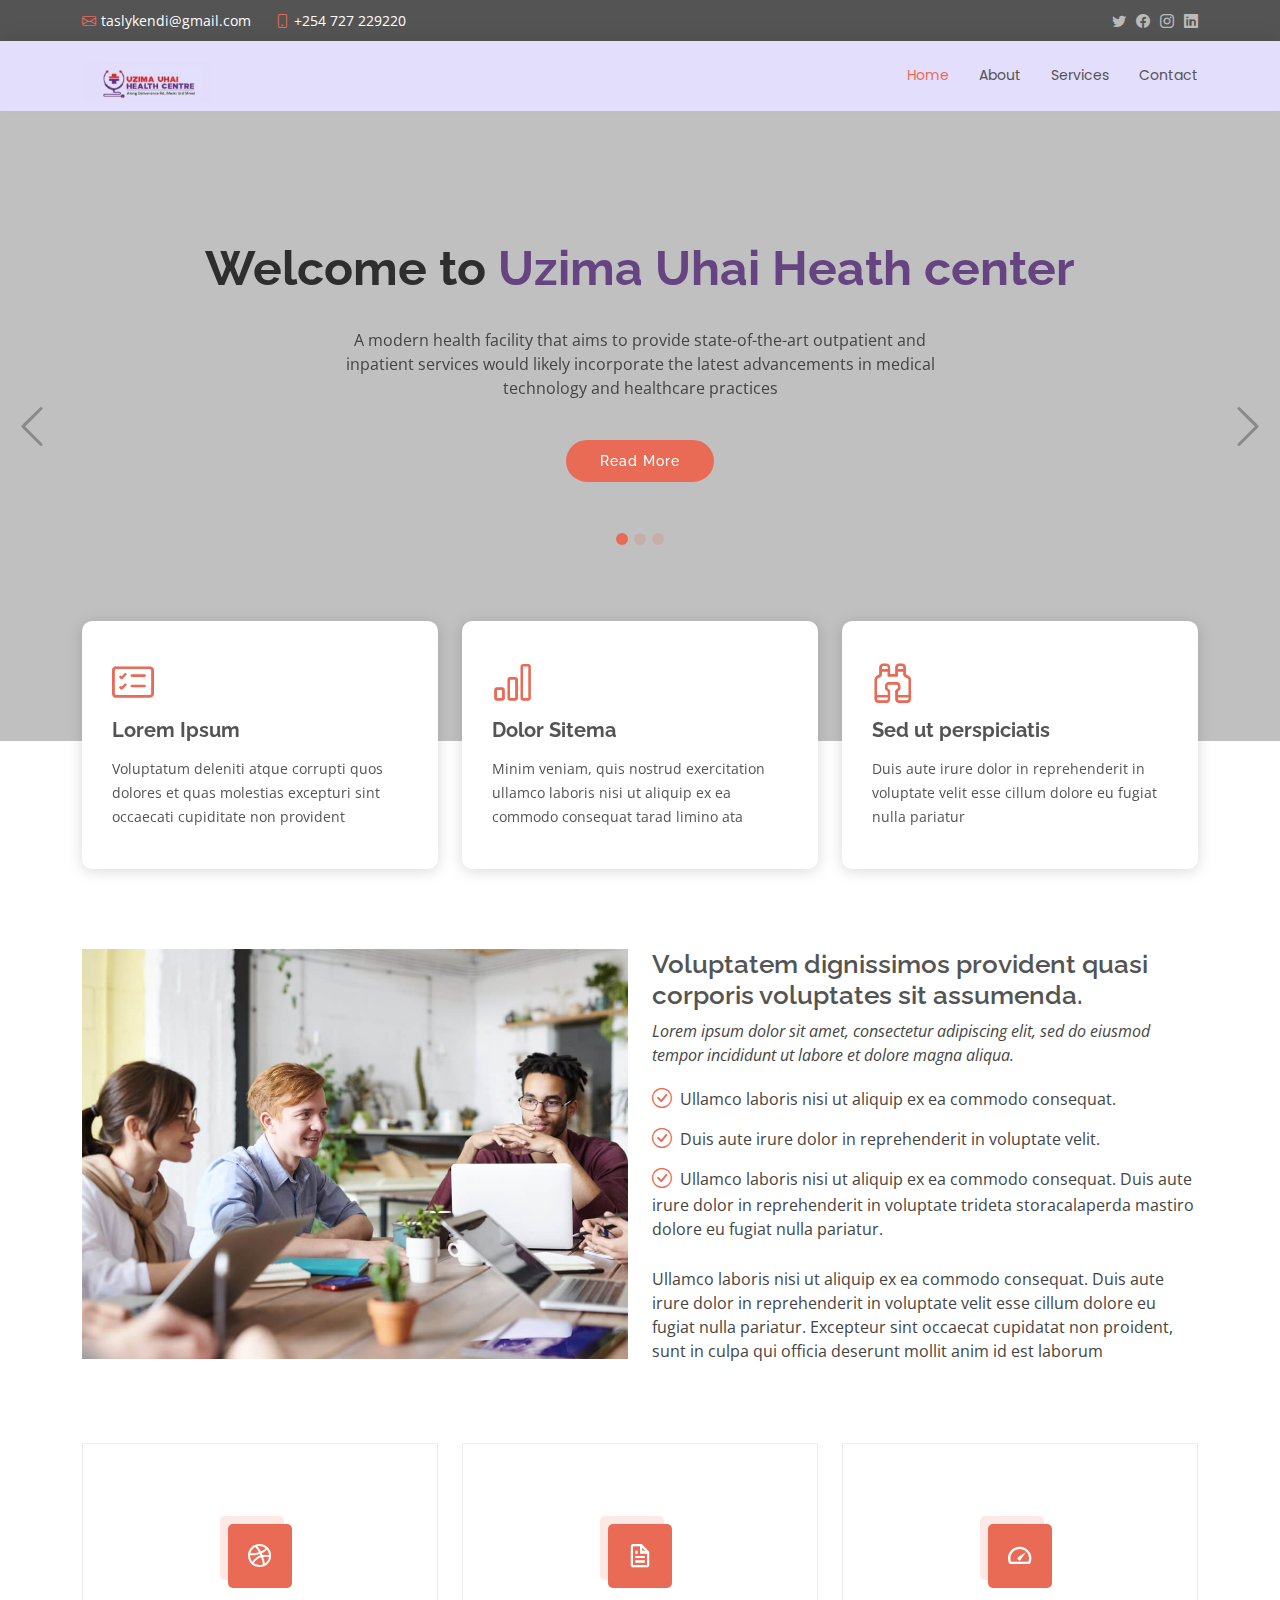
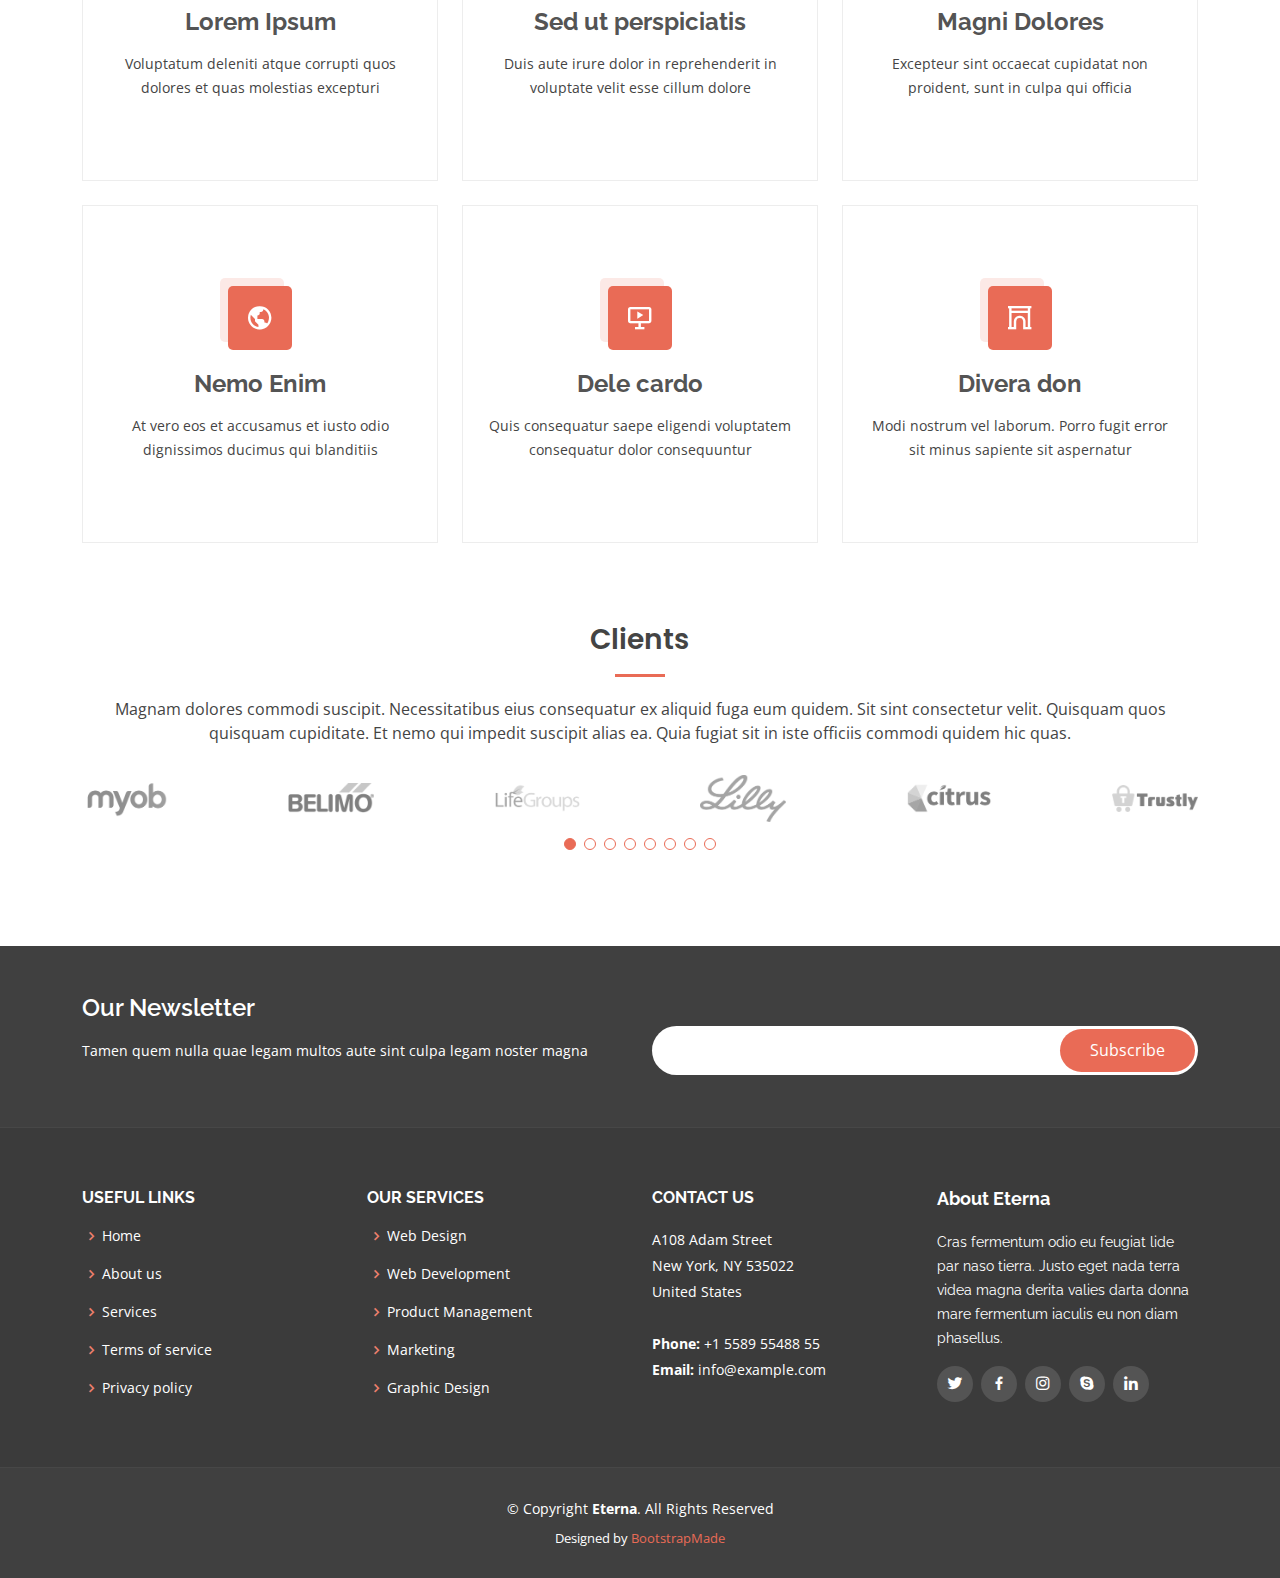
==== index.html @ c2552d01 "intial commit" ====
<!DOCTYPE html>
<html lang="en">

<head>
  <meta charset="utf-8">
  <meta content="width=device-width, initial-scale=1.0" name="viewport">

  <title> Home - Uzima Uhai Heath center</title>
  <meta content="" name="description">
  <meta content="" name="keywords">

  <!-- Favicons -->
  <link href="assets/img/favicon.png" rel="icon">
  <link href="assets/img/apple-touch-icon.png" rel="apple-touch-icon">

  <!-- Google Fonts -->
  <link href="https://fonts.googleapis.com/css?family=Open+Sans:300,300i,400,400i,600,600i,700,700i|Raleway:300,300i,400,400i,500,500i,600,600i,700,700i|Poppins:300,300i,400,400i,500,500i,600,600i,700,700i" rel="stylesheet">

  <!-- Vendor CSS Files -->
  <link href="assets/vendor/animate.css/animate.min.css" rel="stylesheet">
  <link href="assets/vendor/bootstrap/css/bootstrap.min.css" rel="stylesheet">
  <link href="assets/vendor/bootstrap-icons/bootstrap-icons.css" rel="stylesheet">
  <link href="assets/vendor/boxicons/css/boxicons.min.css" rel="stylesheet">
  <link href="assets/vendor/glightbox/css/glightbox.min.css" rel="stylesheet">
  <link href="assets/vendor/swiper/swiper-bundle.min.css" rel="stylesheet">

  <!-- Template Main CSS File -->
  <link href="assets/css/style.css" rel="stylesheet">

</head>

<body>

  <!-- ======= Top Bar ======= -->
  <section id="topbar" class="d-flex align-items-center">
    <div class="container d-flex justify-content-center justify-content-md-between">
      <div class="contact-info d-flex align-items-center">
        <i class="bi bi-envelope d-flex align-items-center"><a href="mailto:contact@example.com">taslykendi@gmail.com</a></i>
        <i class="bi bi-phone d-flex align-items-center ms-4"><span>+254 727 229220</span></i>
      </div>
      <div class="social-links d-none d-md-flex align-items-center">
        <a href="#" class="twitter"><i class="bi bi-twitter"></i></a>
        <a href="#" class="facebook"><i class="bi bi-facebook"></i></a>
        <a href="#" class="instagram"><i class="bi bi-instagram"></i></a>
        <a href="#" class="linkedin"><i class="bi bi-linkedin"></i></a>
      </div>
    </div>
  </section>

  <!-- ======= Header ======= -->
  <header id="header" class="d-flex align-items-center">
    <div class="container d-flex justify-content-between align-items-center">

      <div class="logo">
        <h1><a href="index.html"></a></h1>
        <!-- Uncomment below if you prefer to use an image logo -->
        <a href="index.html"><img src="assets/img/logo.jpeg" alt="" class="img-fluid"></a>
      </div>

      <nav id="navbar" class="navbar">
        <ul>
          <li><a class="active" href="index.html">Home</a></li>
          <li><a href="about.html">About</a></li>
          <li><a href="services.html">Services</a></li>
          <li><a href="contact.html">Contact</a></li>
        </ul>
        <i class="bi bi-list mobile-nav-toggle"></i>
      </nav><!-- .navbar -->

    </div>
  </header><!-- End Header -->

  <!-- ======= Hero Section ======= -->
  <section id="hero">
    <div class="hero-container">
      <div id="heroCarousel" data-bs-interval="5000" class="carousel slide carousel-fade" data-bs-ride="carousel">

        <ol class="carousel-indicators" id="hero-carousel-indicators"></ol>

        <div class="carousel-inner" role="listbox">

          <!-- Slide 1 -->
          <div class="carousel-item active" style="background-image: url(assets/img/slide/nurse.jpg)">
            <div class="carousel-container">
              <div class="carousel-content">
                <h2 class="animate__animated animate__fadeInDown">Welcome to <span>Uzima Uhai Heath center</span></h2>
                <p class="animate__animated animate__fadeInUp">A modern health facility that aims to provide state-of-the-art outpatient and inpatient services would likely incorporate the latest advancements in medical technology and healthcare practices</p>
                <a href="" class="btn-get-started animate__animated animate__fadeInUp">Read More</a>
              </div>
            </div>
          </div>

          <!-- Slide 2 -->
          <div class="carousel-item" style="background-image: url(assets/img/slide/slide-2.jpg)">
            <div class="carousel-container">
              <div class="carousel-content">
                <h2 class="animate__animated fanimate__adeInDown">Lorem <span>Ipsum Dolor</span></h2>
                <p class="animate__animated animate__fadeInUp">Ut velit est quam dolor ad a aliquid qui aliquid. Sequi ea ut et est quaerat sequi nihil ut aliquam. Occaecati alias dolorem mollitia ut. Similique ea voluptatem. Esse doloremque accusamus repellendus deleniti vel. Minus et tempore modi architecto.</p>
                <a href="" class="btn-get-started animate__animated animate__fadeInUp">Read More</a>
              </div>
            </div>
          </div>

          <!-- Slide 3 -->
          <div class="carousel-item" style="background-image: url(assets/img/slide/slide-3.jpg)">
            <div class="carousel-container">
              <div class="carousel-content">
                <h2 class="animate__animated animate__fadeInDown">Sequi ea <span>Dime Lara</span></h2>
                <p class="animate__animated animate__fadeInUp">Ut velit est quam dolor ad a aliquid qui aliquid. Sequi ea ut et est quaerat sequi nihil ut aliquam. Occaecati alias dolorem mollitia ut. Similique ea voluptatem. Esse doloremque accusamus repellendus deleniti vel. Minus et tempore modi architecto.</p>
                <a href="" class="btn-get-started animate__animated animate__fadeInUp">Read More</a>
              </div>
            </div>
          </div>

        </div>

        <a class="carousel-control-prev" href="#heroCarousel" role="button" data-bs-slide="prev">
          <span class="carousel-control-prev-icon bi bi-chevron-left" aria-hidden="true"></span>
        </a>

        <a class="carousel-control-next" href="#heroCarousel" role="button" data-bs-slide="next">
          <span class="carousel-control-next-icon bi bi-chevron-right" aria-hidden="true"></span>
        </a>

      </div>
    </div>
  </section><!-- End Hero -->

  <main id="main">

    <!-- ======= Featured Section ======= -->
    <section id="featured" class="featured">
      <div class="container">

        <div class="row">
          <div class="col-lg-4">
            <div class="icon-box">
              <i class="bi bi-card-checklist"></i>
              <h3><a href="">Lorem Ipsum</a></h3>
              <p>Voluptatum deleniti atque corrupti quos dolores et quas molestias excepturi sint occaecati cupiditate non provident</p>
            </div>
          </div>
          <div class="col-lg-4 mt-4 mt-lg-0">
            <div class="icon-box">
              <i class="bi bi-bar-chart"></i>
              <h3><a href="">Dolor Sitema</a></h3>
              <p>Minim veniam, quis nostrud exercitation ullamco laboris nisi ut aliquip ex ea commodo consequat tarad limino ata</p>
            </div>
          </div>
          <div class="col-lg-4 mt-4 mt-lg-0">
            <div class="icon-box">
              <i class="bi bi-binoculars"></i>
              <h3><a href="">Sed ut perspiciatis</a></h3>
              <p>Duis aute irure dolor in reprehenderit in voluptate velit esse cillum dolore eu fugiat nulla pariatur</p>
            </div>
          </div>
        </div>

      </div>
    </section><!-- End Featured Section -->

    <!-- ======= About Section ======= -->
    <section id="about" class="about">
      <div class="container">

        <div class="row">
          <div class="col-lg-6">
            <img src="assets/img/about.jpg" class="img-fluid" alt="">
          </div>
          <div class="col-lg-6 pt-4 pt-lg-0 content">
            <h3>Voluptatem dignissimos provident quasi corporis voluptates sit assumenda.</h3>
            <p class="fst-italic">
              Lorem ipsum dolor sit amet, consectetur adipiscing elit, sed do eiusmod tempor incididunt ut labore et dolore
              magna aliqua.
            </p>
            <ul>
              <li><i class="bi bi-check-circle"></i> Ullamco laboris nisi ut aliquip ex ea commodo consequat.</li>
              <li><i class="bi bi-check-circle"></i> Duis aute irure dolor in reprehenderit in voluptate velit.</li>
              <li><i class="bi bi-check-circle"></i> Ullamco laboris nisi ut aliquip ex ea commodo consequat. Duis aute irure dolor in reprehenderit in voluptate trideta storacalaperda mastiro dolore eu fugiat nulla pariatur.</li>
            </ul>
            <p>
              Ullamco laboris nisi ut aliquip ex ea commodo consequat. Duis aute irure dolor in reprehenderit in voluptate
              velit esse cillum dolore eu fugiat nulla pariatur. Excepteur sint occaecat cupidatat non proident, sunt in
              culpa qui officia deserunt mollit anim id est laborum
            </p>
          </div>
        </div>

      </div>
    </section><!-- End About Section -->

    <!-- ======= Services Section ======= -->
    <section id="services" class="services">
      <div class="container">

        <div class="row">
          <div class="col-lg-4 col-md-6 d-flex align-items-stretch">
            <div class="icon-box">
              <div class="icon"><i class="bx bxl-dribbble"></i></div>
              <h4><a href="">Lorem Ipsum</a></h4>
              <p>Voluptatum deleniti atque corrupti quos dolores et quas molestias excepturi</p>
            </div>
          </div>

          <div class="col-lg-4 col-md-6 d-flex align-items-stretch mt-4 mt-md-0">
            <div class="icon-box">
              <div class="icon"><i class="bx bx-file"></i></div>
              <h4><a href="">Sed ut perspiciatis</a></h4>
              <p>Duis aute irure dolor in reprehenderit in voluptate velit esse cillum dolore</p>
            </div>
          </div>

          <div class="col-lg-4 col-md-6 d-flex align-items-stretch mt-4 mt-lg-0">
            <div class="icon-box">
              <div class="icon"><i class="bx bx-tachometer"></i></div>
              <h4><a href="">Magni Dolores</a></h4>
              <p>Excepteur sint occaecat cupidatat non proident, sunt in culpa qui officia</p>
            </div>
          </div>

          <div class="col-lg-4 col-md-6 d-flex align-items-stretch mt-4">
            <div class="icon-box">
              <div class="icon"><i class="bx bx-world"></i></div>
              <h4><a href="">Nemo Enim</a></h4>
              <p>At vero eos et accusamus et iusto odio dignissimos ducimus qui blanditiis</p>
            </div>
          </div>

          <div class="col-lg-4 col-md-6 d-flex align-items-stretch mt-4">
            <div class="icon-box">
              <div class="icon"><i class="bx bx-slideshow"></i></div>
              <h4><a href="">Dele cardo</a></h4>
              <p>Quis consequatur saepe eligendi voluptatem consequatur dolor consequuntur</p>
            </div>
          </div>

          <div class="col-lg-4 col-md-6 d-flex align-items-stretch mt-4">
            <div class="icon-box">
              <div class="icon"><i class="bx bx-arch"></i></div>
              <h4><a href="">Divera don</a></h4>
              <p>Modi nostrum vel laborum. Porro fugit error sit minus sapiente sit aspernatur</p>
            </div>
          </div>

        </div>

      </div>
    </section><!-- End Services Section -->

    <!-- ======= Clients Section ======= -->
    <section id="clients" class="clients">
      <div class="container">

        <div class="section-title">
          <h2>Clients</h2>
          <p>Magnam dolores commodi suscipit. Necessitatibus eius consequatur ex aliquid fuga eum quidem. Sit sint consectetur velit. Quisquam quos quisquam cupiditate. Et nemo qui impedit suscipit alias ea. Quia fugiat sit in iste officiis commodi quidem hic quas.</p>
        </div>

        <div class="clients-slider swiper">
          <div class="swiper-wrapper align-items-center">
            <div class="swiper-slide"><img src="assets/img/clients/client-1.png" class="img-fluid" alt=""></div>
            <div class="swiper-slide"><img src="assets/img/clients/client-2.png" class="img-fluid" alt=""></div>
            <div class="swiper-slide"><img src="assets/img/clients/client-3.png" class="img-fluid" alt=""></div>
            <div class="swiper-slide"><img src="assets/img/clients/client-4.png" class="img-fluid" alt=""></div>
            <div class="swiper-slide"><img src="assets/img/clients/client-5.png" class="img-fluid" alt=""></div>
            <div class="swiper-slide"><img src="assets/img/clients/client-6.png" class="img-fluid" alt=""></div>
            <div class="swiper-slide"><img src="assets/img/clients/client-7.png" class="img-fluid" alt=""></div>
            <div class="swiper-slide"><img src="assets/img/clients/client-8.png" class="img-fluid" alt=""></div>
          </div>
          <div class="swiper-pagination"></div>
        </div>

      </div>
    </section><!-- End Clients Section -->

  </main><!-- End #main -->

  <!-- ======= Footer ======= -->
  <footer id="footer">

    <div class="footer-newsletter">
      <div class="container">
        <div class="row">
          <div class="col-lg-6">
            <h4>Our Newsletter</h4>
            <p>Tamen quem nulla quae legam multos aute sint culpa legam noster magna</p>
          </div>
          <div class="col-lg-6">
            <form action="" method="post">
              <input type="email" name="email"><input type="submit" value="Subscribe">
            </form>
          </div>
        </div>
      </div>
    </div>

    <div class="footer-top">
      <div class="container">
        <div class="row">

          <div class="col-lg-3 col-md-6 footer-links">
            <h4>Useful Links</h4>
            <ul>
              <li><i class="bx bx-chevron-right"></i> <a href="#">Home</a></li>
              <li><i class="bx bx-chevron-right"></i> <a href="#">About us</a></li>
              <li><i class="bx bx-chevron-right"></i> <a href="#">Services</a></li>
              <li><i class="bx bx-chevron-right"></i> <a href="#">Terms of service</a></li>
              <li><i class="bx bx-chevron-right"></i> <a href="#">Privacy policy</a></li>
            </ul>
          </div>

          <div class="col-lg-3 col-md-6 footer-links">
            <h4>Our Services</h4>
            <ul>
              <li><i class="bx bx-chevron-right"></i> <a href="#">Web Design</a></li>
              <li><i class="bx bx-chevron-right"></i> <a href="#">Web Development</a></li>
              <li><i class="bx bx-chevron-right"></i> <a href="#">Product Management</a></li>
              <li><i class="bx bx-chevron-right"></i> <a href="#">Marketing</a></li>
              <li><i class="bx bx-chevron-right"></i> <a href="#">Graphic Design</a></li>
            </ul>
          </div>

          <div class="col-lg-3 col-md-6 footer-contact">
            <h4>Contact Us</h4>
            <p>
              A108 Adam Street <br>
              New York, NY 535022<br>
              United States <br><br>
              <strong>Phone:</strong> +1 5589 55488 55<br>
              <strong>Email:</strong> info@example.com<br>
            </p>

          </div>

          <div class="col-lg-3 col-md-6 footer-info">
            <h3>About Eterna</h3>
            <p>Cras fermentum odio eu feugiat lide par naso tierra. Justo eget nada terra videa magna derita valies darta donna mare fermentum iaculis eu non diam phasellus.</p>
            <div class="social-links mt-3">
              <a href="#" class="twitter"><i class="bx bxl-twitter"></i></a>
              <a href="#" class="facebook"><i class="bx bxl-facebook"></i></a>
              <a href="#" class="instagram"><i class="bx bxl-instagram"></i></a>
              <a href="#" class="google-plus"><i class="bx bxl-skype"></i></a>
              <a href="#" class="linkedin"><i class="bx bxl-linkedin"></i></a>
            </div>
          </div>

        </div>
      </div>
    </div>

    <div class="container">
      <div class="copyright">
        &copy; Copyright <strong><span>Eterna</span></strong>. All Rights Reserved
      </div>
      <div class="credits">
        <!-- All the links in the footer should remain intact. -->
        <!-- You can delete the links only if you purchased the pro version. -->
        <!-- Licensing information: https://bootstrapmade.com/license/ -->
        <!-- Purchase the pro version with working PHP/AJAX contact form: https://bootstrapmade.com/eterna-free-multipurpose-bootstrap-template/ -->
        Designed by <a href="https://bootstrapmade.com/">BootstrapMade</a>
      </div>
    </div>
  </footer><!-- End Footer -->

  <a href="#" class="back-to-top d-flex align-items-center justify-content-center"><i class="bi bi-arrow-up-short"></i></a>

  <!-- Vendor JS Files -->
  <script src="assets/vendor/purecounter/purecounter_vanilla.js"></script>
  <script src="assets/vendor/bootstrap/js/bootstrap.bundle.min.js"></script>
  <script src="assets/vendor/glightbox/js/glightbox.min.js"></script>
  <script src="assets/vendor/isotope-layout/isotope.pkgd.min.js"></script>
  <script src="assets/vendor/swiper/swiper-bundle.min.js"></script>
  <script src="assets/vendor/waypoints/noframework.waypoints.js"></script>
  <script src="assets/vendor/php-email-form/validate.js"></script>

  <!-- Template Main JS File -->
  <script src="assets/js/main.js"></script>

</body>

</html>
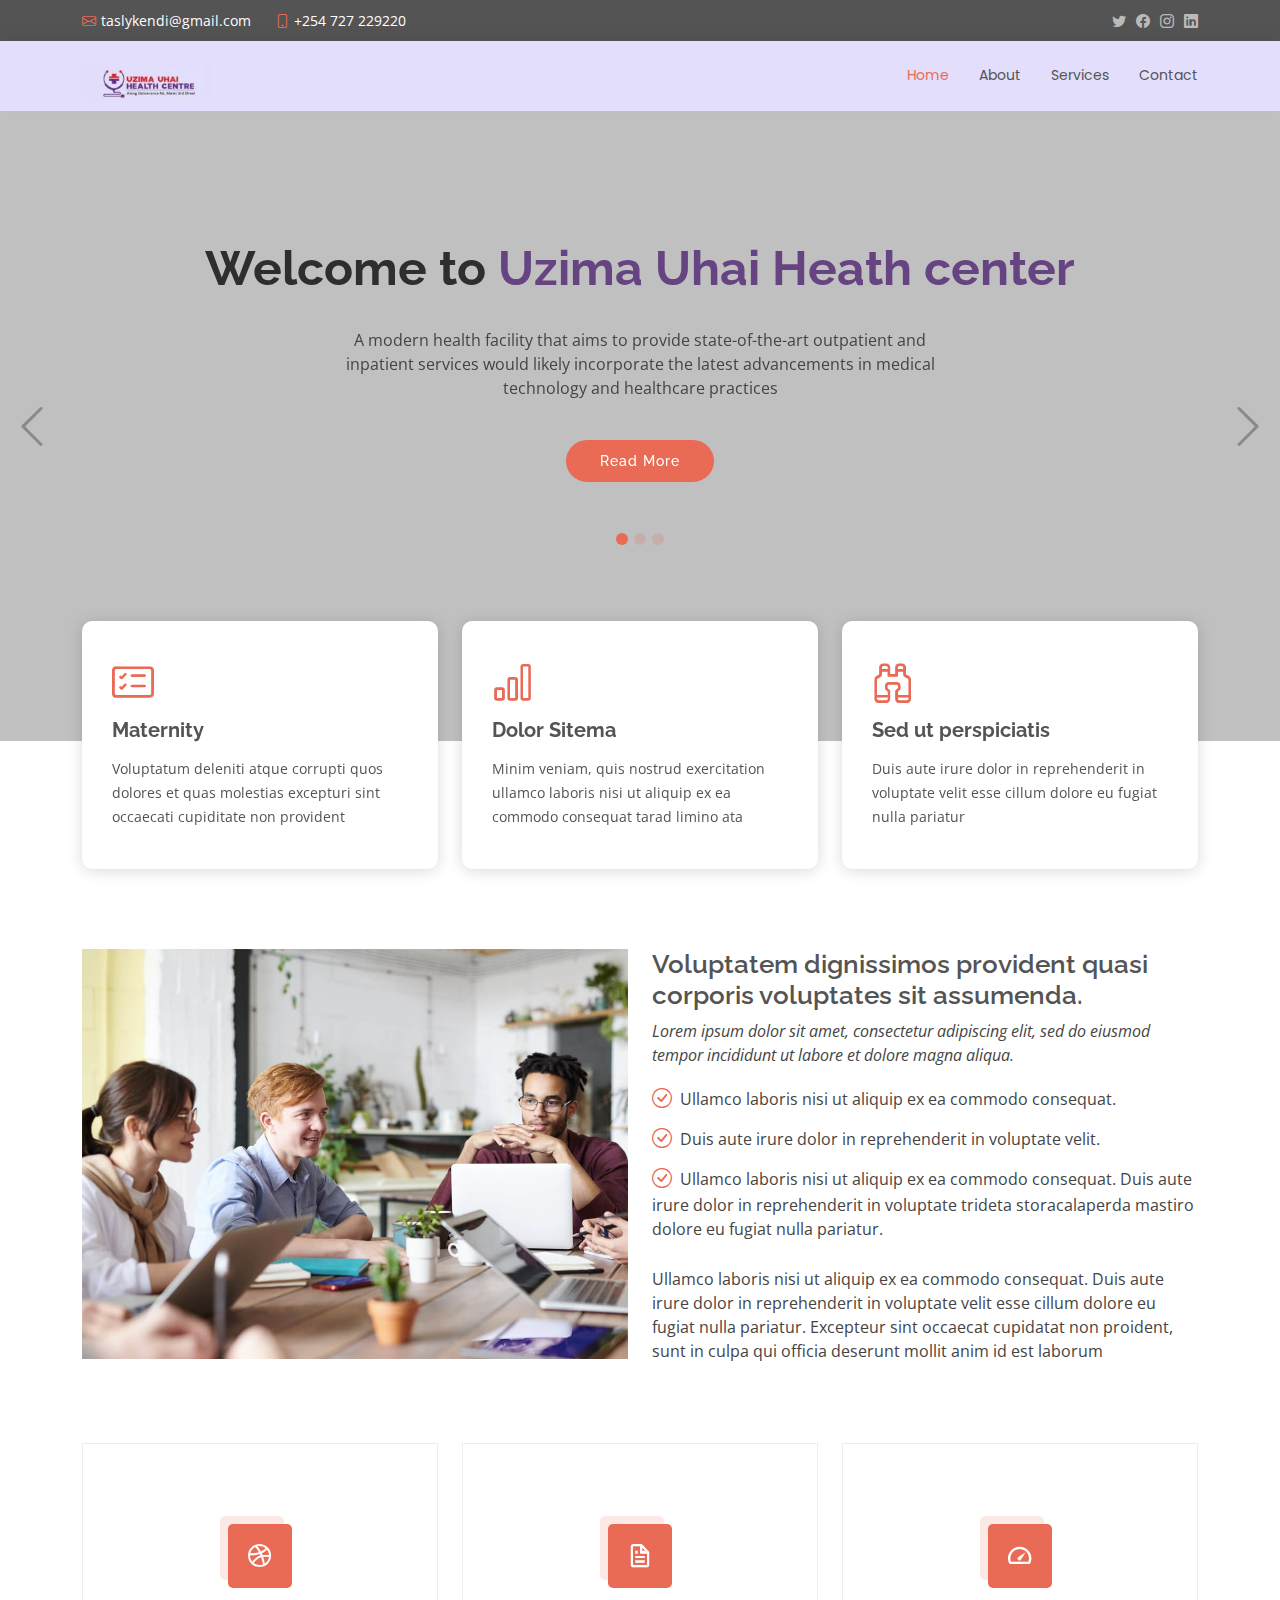
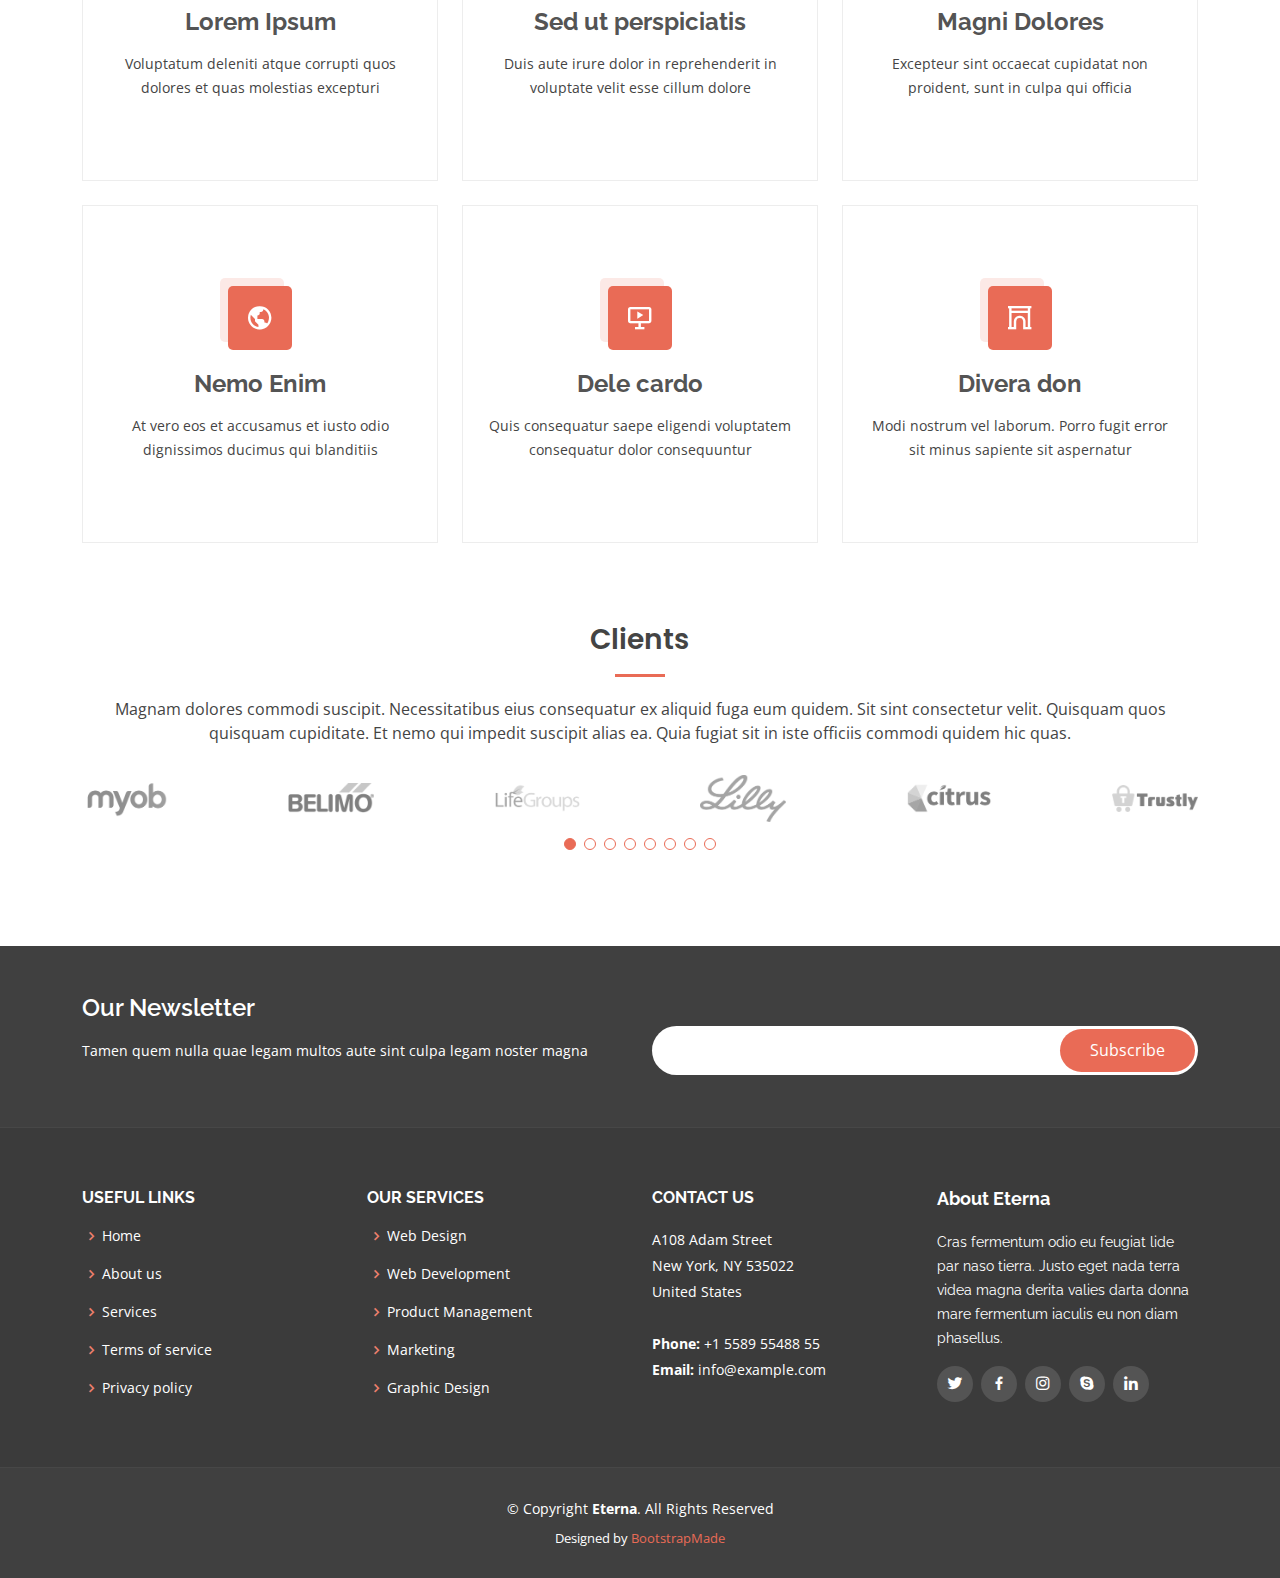
==== commit af6c1e6e: "updated" ====
--- a/index.html
+++ b/index.html
@@ -136,7 +136,7 @@
           <div class="col-lg-4">
             <div class="icon-box">
               <i class="bi bi-card-checklist"></i>
-              <h3><a href="">Lorem Ipsum</a></h3>
+              <h3><a href="">Maternity</a></h3>
               <p>Voluptatum deleniti atque corrupti quos dolores et quas molestias excepturi sint occaecati cupiditate non provident</p>
             </div>
           </div>
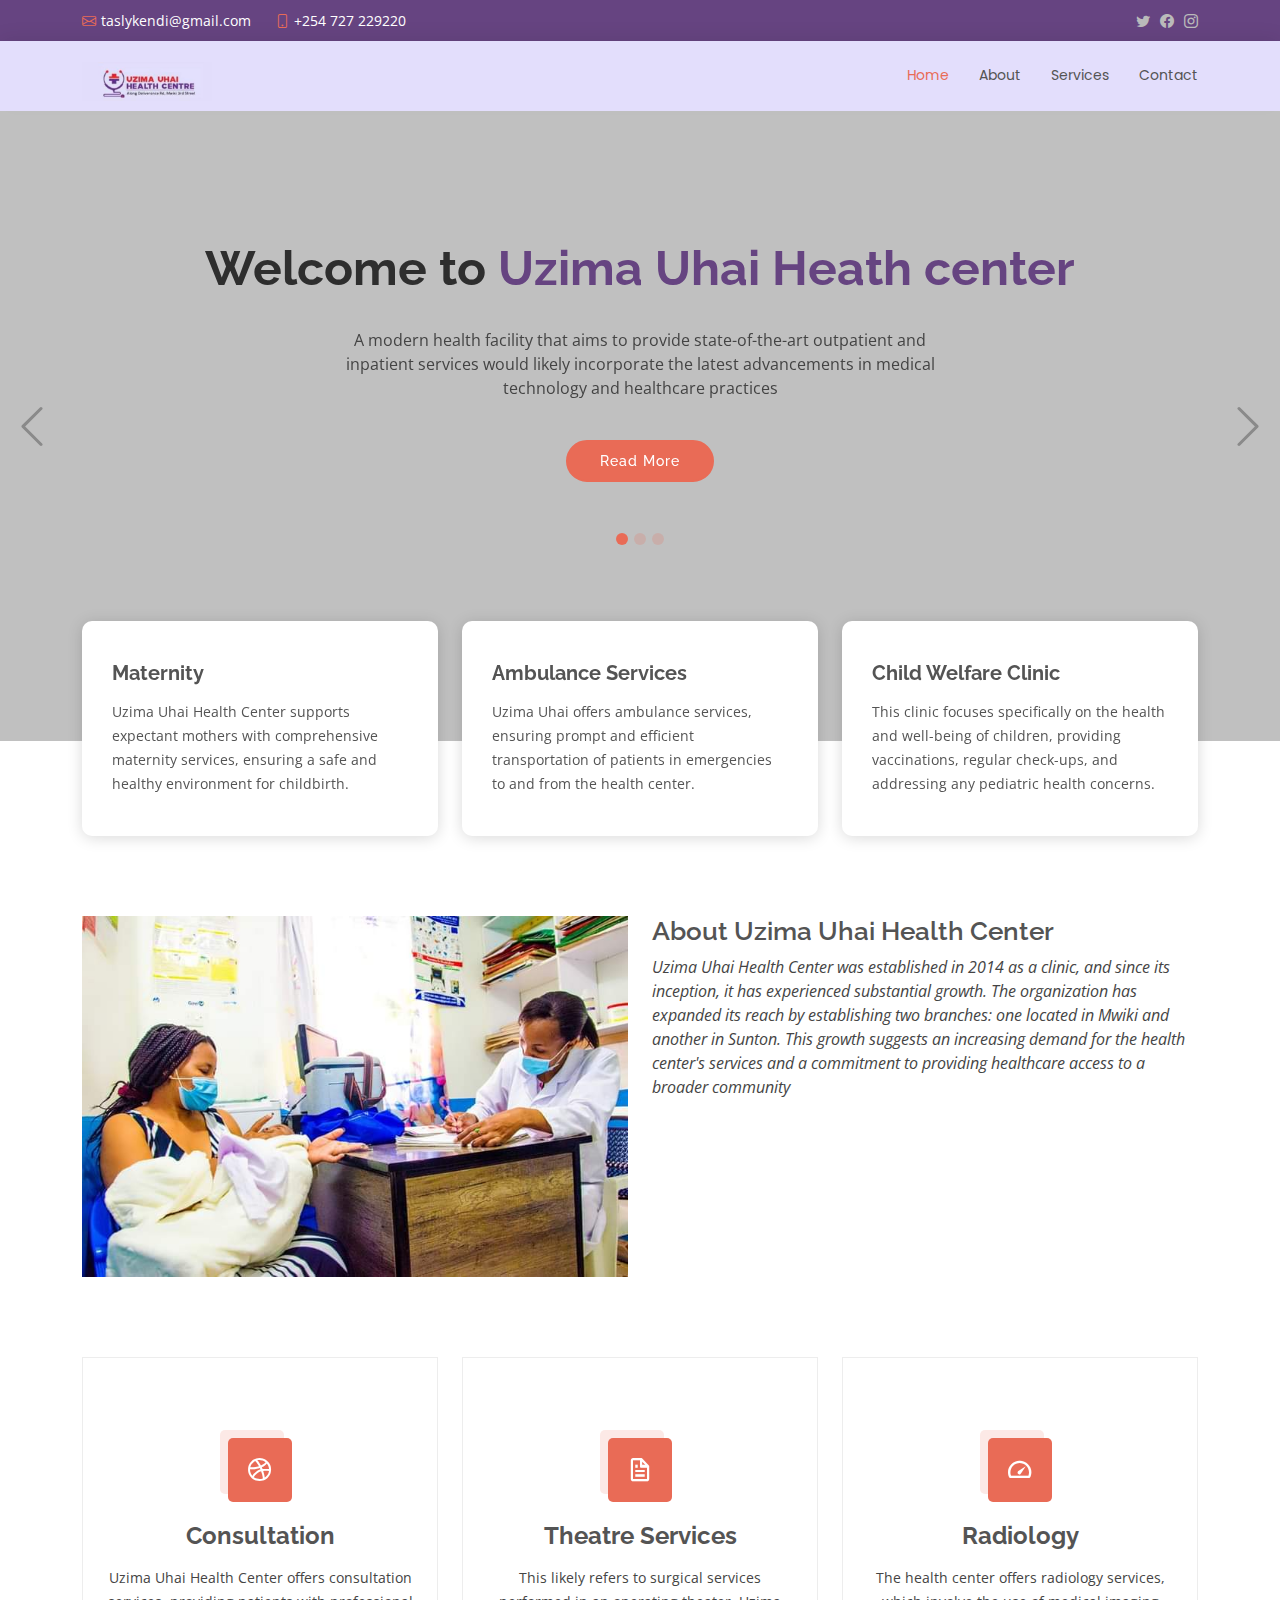
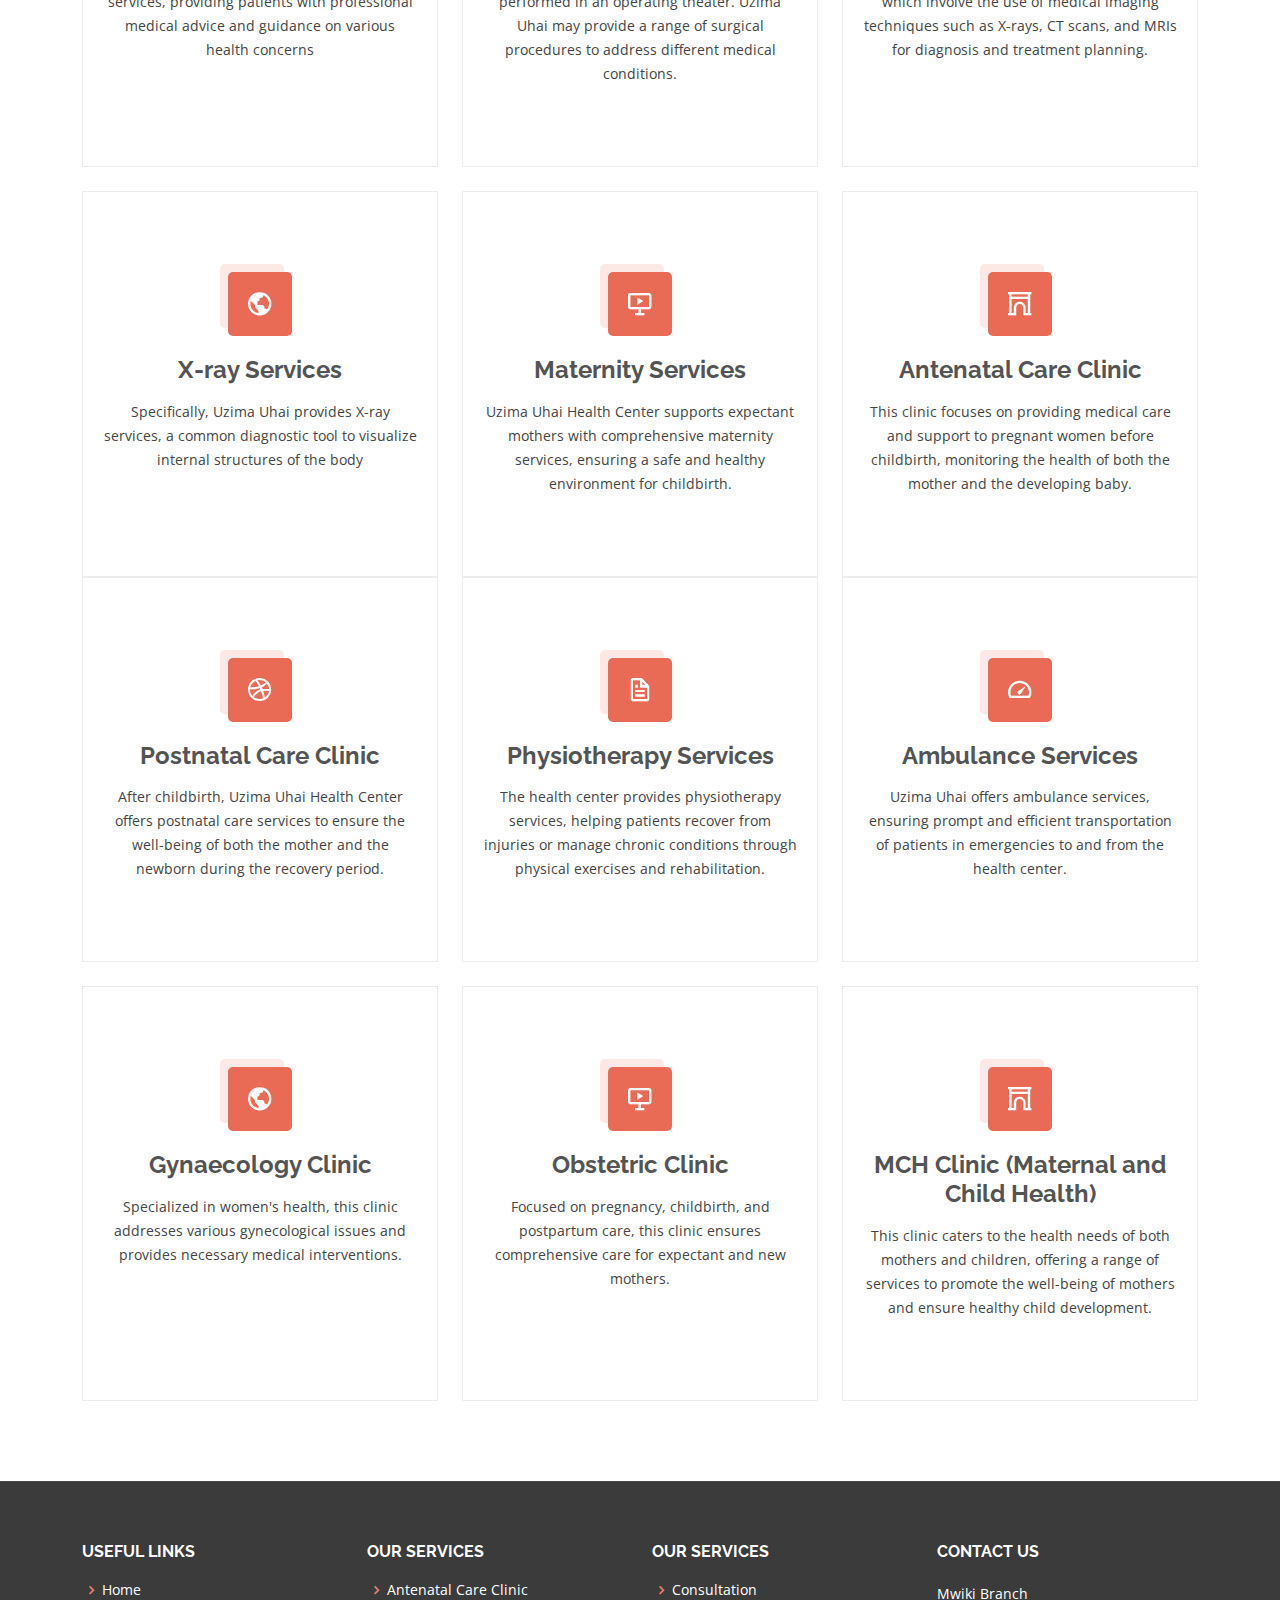
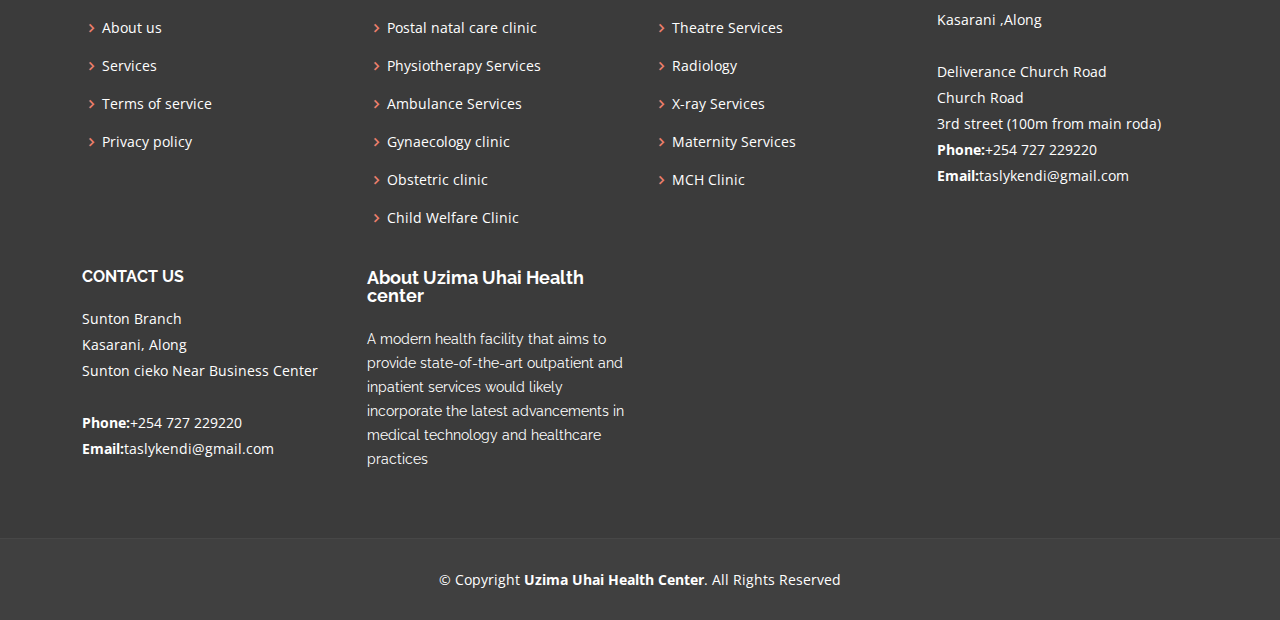
==== commit 7d4025ea: "updated" ====
--- a/index.html
+++ b/index.html
@@ -10,7 +10,7 @@
   <meta content="" name="keywords">
 
   <!-- Favicons -->
-  <link href="assets/img/favicon.png" rel="icon">
+  <link href="assets/img/favicon.ico" rel="icon">
   <link href="assets/img/apple-touch-icon.png" rel="apple-touch-icon">
 
   <!-- Google Fonts -->
@@ -42,7 +42,6 @@
         <a href="#" class="twitter"><i class="bi bi-twitter"></i></a>
         <a href="#" class="facebook"><i class="bi bi-facebook"></i></a>
         <a href="#" class="instagram"><i class="bi bi-instagram"></i></a>
-        <a href="#" class="linkedin"><i class="bi bi-linkedin"></i></a>
       </div>
     </div>
   </section>
@@ -91,22 +90,22 @@
           </div>
 
           <!-- Slide 2 -->
-          <div class="carousel-item" style="background-image: url(assets/img/slide/slide-2.jpg)">
+          <div class="carousel-item" style="background-image: url(assets/img/slide/maternity.jpg)">
             <div class="carousel-container">
               <div class="carousel-content">
-                <h2 class="animate__animated fanimate__adeInDown">Lorem <span>Ipsum Dolor</span></h2>
-                <p class="animate__animated animate__fadeInUp">Ut velit est quam dolor ad a aliquid qui aliquid. Sequi ea ut et est quaerat sequi nihil ut aliquam. Occaecati alias dolorem mollitia ut. Similique ea voluptatem. Esse doloremque accusamus repellendus deleniti vel. Minus et tempore modi architecto.</p>
+                <h2 class="animate__animated fanimate__adeInDown">Maternity <span>Services</span></h2>
+                <p class="animate__animated animate__fadeInUp"> Uzima Uhai Health Center supports expectant mothers with comprehensive maternity services, ensuring a safe and healthy environment for childbirth.</p>
                 <a href="" class="btn-get-started animate__animated animate__fadeInUp">Read More</a>
               </div>
             </div>
           </div>
 
           <!-- Slide 3 -->
-          <div class="carousel-item" style="background-image: url(assets/img/slide/slide-3.jpg)">
+          <div class="carousel-item" style="background-image: url(assets/img/slide/radiology.jpg)">
             <div class="carousel-container">
               <div class="carousel-content">
-                <h2 class="animate__animated animate__fadeInDown">Sequi ea <span>Dime Lara</span></h2>
-                <p class="animate__animated animate__fadeInUp">Ut velit est quam dolor ad a aliquid qui aliquid. Sequi ea ut et est quaerat sequi nihil ut aliquam. Occaecati alias dolorem mollitia ut. Similique ea voluptatem. Esse doloremque accusamus repellendus deleniti vel. Minus et tempore modi architecto.</p>
+                <h2 class="animate__animated animate__fadeInDown"> <span>Radiology</span></h2>
+                <p class="animate__animated animate__fadeInUp">The health center offers radiology services, which involve the use of medical imaging techniques such as X-rays, CT scans, and MRIs for diagnosis and treatment planning.</p>
                 <a href="" class="btn-get-started animate__animated animate__fadeInUp">Read More</a>
               </div>
             </div>
@@ -135,23 +134,21 @@
         <div class="row">
           <div class="col-lg-4">
             <div class="icon-box">
-              <i class="bi bi-card-checklist"></i>
               <h3><a href="">Maternity</a></h3>
-              <p>Voluptatum deleniti atque corrupti quos dolores et quas molestias excepturi sint occaecati cupiditate non provident</p>
+              <p>Uzima Uhai Health Center supports expectant mothers with comprehensive maternity services, ensuring a safe and healthy environment for childbirth.</p>
             </div>
           </div>
           <div class="col-lg-4 mt-4 mt-lg-0">
             <div class="icon-box">
-              <i class="bi bi-bar-chart"></i>
-              <h3><a href="">Dolor Sitema</a></h3>
-              <p>Minim veniam, quis nostrud exercitation ullamco laboris nisi ut aliquip ex ea commodo consequat tarad limino ata</p>
+             
+              <h3><a href="">Ambulance Services</a></h3>
+              <p>Uzima Uhai offers ambulance services, ensuring prompt and efficient transportation of patients in emergencies to and from the health center.</p>
             </div>
           </div>
           <div class="col-lg-4 mt-4 mt-lg-0">
             <div class="icon-box">
-              <i class="bi bi-binoculars"></i>
-              <h3><a href="">Sed ut perspiciatis</a></h3>
-              <p>Duis aute irure dolor in reprehenderit in voluptate velit esse cillum dolore eu fugiat nulla pariatur</p>
+              <h3><a href="">Child Welfare Clinic</a></h3>
+              <p>This clinic focuses specifically on the health and well-being of children, providing vaccinations, regular check-ups, and addressing any pediatric health concerns.</p>
             </div>
           </div>
         </div>
@@ -165,23 +162,13 @@
 
         <div class="row">
           <div class="col-lg-6">
-            <img src="assets/img/about.jpg" class="img-fluid" alt="">
+            <img src="assets/img/about.jpeg" class="img-fluid" alt="">
           </div>
           <div class="col-lg-6 pt-4 pt-lg-0 content">
-            <h3>Voluptatem dignissimos provident quasi corporis voluptates sit assumenda.</h3>
+            <h3>About Uzima Uhai Health Center</h3>
             <p class="fst-italic">
-              Lorem ipsum dolor sit amet, consectetur adipiscing elit, sed do eiusmod tempor incididunt ut labore et dolore
-              magna aliqua.
-            </p>
-            <ul>
-              <li><i class="bi bi-check-circle"></i> Ullamco laboris nisi ut aliquip ex ea commodo consequat.</li>
-              <li><i class="bi bi-check-circle"></i> Duis aute irure dolor in reprehenderit in voluptate velit.</li>
-              <li><i class="bi bi-check-circle"></i> Ullamco laboris nisi ut aliquip ex ea commodo consequat. Duis aute irure dolor in reprehenderit in voluptate trideta storacalaperda mastiro dolore eu fugiat nulla pariatur.</li>
-            </ul>
-            <p>
-              Ullamco laboris nisi ut aliquip ex ea commodo consequat. Duis aute irure dolor in reprehenderit in voluptate
-              velit esse cillum dolore eu fugiat nulla pariatur. Excepteur sint occaecat cupidatat non proident, sunt in
-              culpa qui officia deserunt mollit anim id est laborum
+              Uzima Uhai Health Center was established in 2014 as a clinic, and since its inception, it has experienced substantial growth. The organization has expanded its reach by establishing two branches: one located 
+              in Mwiki and another in Sunton. This growth suggests an increasing demand for the health center's services and a commitment to providing healthcare access to a broader community
             </p>
           </div>
         </div>
@@ -197,48 +184,98 @@
           <div class="col-lg-4 col-md-6 d-flex align-items-stretch">
             <div class="icon-box">
               <div class="icon"><i class="bx bxl-dribbble"></i></div>
-              <h4><a href="">Lorem Ipsum</a></h4>
-              <p>Voluptatum deleniti atque corrupti quos dolores et quas molestias excepturi</p>
+              <h4><a href="">Consultation</a></h4>
+              <p>Uzima Uhai Health Center offers consultation services, providing patients with professional medical advice and guidance on various health concerns</p>
             </div>
           </div>
 
           <div class="col-lg-4 col-md-6 d-flex align-items-stretch mt-4 mt-md-0">
             <div class="icon-box">
               <div class="icon"><i class="bx bx-file"></i></div>
-              <h4><a href="">Sed ut perspiciatis</a></h4>
-              <p>Duis aute irure dolor in reprehenderit in voluptate velit esse cillum dolore</p>
+              <h4><a href="">Theatre Services</a></h4>
+              <p>This likely refers to surgical services performed in an operating theater. Uzima Uhai may provide a range of surgical procedures to address different medical conditions.</p>
             </div>
           </div>
 
           <div class="col-lg-4 col-md-6 d-flex align-items-stretch mt-4 mt-lg-0">
             <div class="icon-box">
               <div class="icon"><i class="bx bx-tachometer"></i></div>
-              <h4><a href="">Magni Dolores</a></h4>
-              <p>Excepteur sint occaecat cupidatat non proident, sunt in culpa qui officia</p>
+              <h4><a href="">Radiology</a></h4>
+              <p>The health center offers radiology services, which involve the use of medical imaging techniques such as X-rays, CT scans, and MRIs for diagnosis and treatment planning.</p>
             </div>
           </div>
 
           <div class="col-lg-4 col-md-6 d-flex align-items-stretch mt-4">
             <div class="icon-box">
               <div class="icon"><i class="bx bx-world"></i></div>
-              <h4><a href="">Nemo Enim</a></h4>
-              <p>At vero eos et accusamus et iusto odio dignissimos ducimus qui blanditiis</p>
+              <h4><a href="">X-ray Services</a></h4>
+              <p>Specifically, Uzima Uhai provides X-ray services, a common diagnostic tool to visualize internal structures of the body</p>
             </div>
           </div>
 
           <div class="col-lg-4 col-md-6 d-flex align-items-stretch mt-4">
             <div class="icon-box">
               <div class="icon"><i class="bx bx-slideshow"></i></div>
-              <h4><a href="">Dele cardo</a></h4>
-              <p>Quis consequatur saepe eligendi voluptatem consequatur dolor consequuntur</p>
+              <h4><a href="">Maternity Services</a></h4>
+              <p>Uzima Uhai Health Center supports expectant mothers with comprehensive maternity services, ensuring a safe and healthy environment for childbirth.</p>
             </div>
           </div>
 
           <div class="col-lg-4 col-md-6 d-flex align-items-stretch mt-4">
             <div class="icon-box">
               <div class="icon"><i class="bx bx-arch"></i></div>
-              <h4><a href="">Divera don</a></h4>
-              <p>Modi nostrum vel laborum. Porro fugit error sit minus sapiente sit aspernatur</p>
+              <h4><a href="">Antenatal Care Clinic</a></h4>
+              <p>This clinic focuses on providing medical care and support to pregnant women before childbirth, monitoring the health of both the mother and the developing baby.</p>
+            </div>
+          </div>
+
+        </div>
+        <div class="row">
+          <div class="col-lg-4 col-md-6 d-flex align-items-stretch">
+            <div class="icon-box">
+              <div class="icon"><i class="bx bxl-dribbble"></i></div>
+              <h4><a href="">Postnatal Care Clinic</a></h4>
+              <p>After childbirth, Uzima Uhai Health Center offers postnatal care services to ensure the well-being of both the mother and the newborn during the recovery period.</p>
+            </div>
+          </div>
+
+          <div class="col-lg-4 col-md-6 d-flex align-items-stretch mt-4 mt-md-0">
+            <div class="icon-box">
+              <div class="icon"><i class="bx bx-file"></i></div>
+              <h4><a href="">Physiotherapy Services</a></h4>
+              <p> The health center provides physiotherapy services, helping patients recover from injuries or manage chronic conditions through physical exercises and rehabilitation.</p>
+            </div>
+          </div>
+
+          <div class="col-lg-4 col-md-6 d-flex align-items-stretch mt-4 mt-lg-0">
+            <div class="icon-box">
+              <div class="icon"><i class="bx bx-tachometer"></i></div>
+              <h4><a href="">Ambulance Services</a></h4>
+              <p>Uzima Uhai offers ambulance services, ensuring prompt and efficient transportation of patients in emergencies to and from the health center.</p>
+            </div>
+          </div>
+
+          <div class="col-lg-4 col-md-6 d-flex align-items-stretch mt-4">
+            <div class="icon-box">
+              <div class="icon"><i class="bx bx-world"></i></div>
+              <h4><a href="">Gynaecology Clinic</a></h4>
+              <p>Specialized in women's health, this clinic addresses various gynecological issues and provides necessary medical interventions.</p>
+            </div>
+          </div>
+
+          <div class="col-lg-4 col-md-6 d-flex align-items-stretch mt-4">
+            <div class="icon-box">
+              <div class="icon"><i class="bx bx-slideshow"></i></div>
+              <h4><a href="">Obstetric Clinic</a></h4>
+              <p>Focused on pregnancy, childbirth, and postpartum care, this clinic ensures comprehensive care for expectant and new mothers.</p>
+            </div>
+          </div>
+
+          <div class="col-lg-4 col-md-6 d-flex align-items-stretch mt-4">
+            <div class="icon-box">
+              <div class="icon"><i class="bx bx-arch"></i></div>
+              <h4><a href="">MCH Clinic (Maternal and Child Health)</a></h4>
+              <p> This clinic caters to the health needs of both mothers and children, offering a range of services to promote the well-being of mothers and ensure healthy child development.</p>
             </div>
           </div>
 
@@ -247,134 +284,107 @@
       </div>
     </section><!-- End Services Section -->
 
-    <!-- ======= Clients Section ======= -->
-    <section id="clients" class="clients">
-      <div class="container">
-
-        <div class="section-title">
-          <h2>Clients</h2>
-          <p>Magnam dolores commodi suscipit. Necessitatibus eius consequatur ex aliquid fuga eum quidem. Sit sint consectetur velit. Quisquam quos quisquam cupiditate. Et nemo qui impedit suscipit alias ea. Quia fugiat sit in iste officiis commodi quidem hic quas.</p>
-        </div>
-
-        <div class="clients-slider swiper">
-          <div class="swiper-wrapper align-items-center">
-            <div class="swiper-slide"><img src="assets/img/clients/client-1.png" class="img-fluid" alt=""></div>
-            <div class="swiper-slide"><img src="assets/img/clients/client-2.png" class="img-fluid" alt=""></div>
-            <div class="swiper-slide"><img src="assets/img/clients/client-3.png" class="img-fluid" alt=""></div>
-            <div class="swiper-slide"><img src="assets/img/clients/client-4.png" class="img-fluid" alt=""></div>
-            <div class="swiper-slide"><img src="assets/img/clients/client-5.png" class="img-fluid" alt=""></div>
-            <div class="swiper-slide"><img src="assets/img/clients/client-6.png" class="img-fluid" alt=""></div>
-            <div class="swiper-slide"><img src="assets/img/clients/client-7.png" class="img-fluid" alt=""></div>
-            <div class="swiper-slide"><img src="assets/img/clients/client-8.png" class="img-fluid" alt=""></div>
-          </div>
-          <div class="swiper-pagination"></div>
-        </div>
-
-      </div>
-    </section><!-- End Clients Section -->
 
   </main><!-- End #main -->
 
-  <!-- ======= Footer ======= -->
-  <footer id="footer">
-
-    <div class="footer-newsletter">
-      <div class="container">
-        <div class="row">
-          <div class="col-lg-6">
-            <h4>Our Newsletter</h4>
-            <p>Tamen quem nulla quae legam multos aute sint culpa legam noster magna</p>
-          </div>
-          <div class="col-lg-6">
-            <form action="" method="post">
-              <input type="email" name="email"><input type="submit" value="Subscribe">
-            </form>
-          </div>
-        </div>
-      </div>
-    </div>
-
-    <div class="footer-top">
-      <div class="container">
-        <div class="row">
-
-          <div class="col-lg-3 col-md-6 footer-links">
-            <h4>Useful Links</h4>
-            <ul>
-              <li><i class="bx bx-chevron-right"></i> <a href="#">Home</a></li>
-              <li><i class="bx bx-chevron-right"></i> <a href="#">About us</a></li>
-              <li><i class="bx bx-chevron-right"></i> <a href="#">Services</a></li>
-              <li><i class="bx bx-chevron-right"></i> <a href="#">Terms of service</a></li>
-              <li><i class="bx bx-chevron-right"></i> <a href="#">Privacy policy</a></li>
-            </ul>
-          </div>
-
-          <div class="col-lg-3 col-md-6 footer-links">
-            <h4>Our Services</h4>
-            <ul>
-              <li><i class="bx bx-chevron-right"></i> <a href="#">Web Design</a></li>
-              <li><i class="bx bx-chevron-right"></i> <a href="#">Web Development</a></li>
-              <li><i class="bx bx-chevron-right"></i> <a href="#">Product Management</a></li>
-              <li><i class="bx bx-chevron-right"></i> <a href="#">Marketing</a></li>
-              <li><i class="bx bx-chevron-right"></i> <a href="#">Graphic Design</a></li>
-            </ul>
-          </div>
-
-          <div class="col-lg-3 col-md-6 footer-contact">
-            <h4>Contact Us</h4>
-            <p>
-              A108 Adam Street <br>
-              New York, NY 535022<br>
-              United States <br><br>
-              <strong>Phone:</strong> +1 5589 55488 55<br>
-              <strong>Email:</strong> info@example.com<br>
-            </p>
-
-          </div>
-
-          <div class="col-lg-3 col-md-6 footer-info">
-            <h3>About Eterna</h3>
-            <p>Cras fermentum odio eu feugiat lide par naso tierra. Justo eget nada terra videa magna derita valies darta donna mare fermentum iaculis eu non diam phasellus.</p>
-            <div class="social-links mt-3">
-              <a href="#" class="twitter"><i class="bx bxl-twitter"></i></a>
-              <a href="#" class="facebook"><i class="bx bxl-facebook"></i></a>
-              <a href="#" class="instagram"><i class="bx bxl-instagram"></i></a>
-              <a href="#" class="google-plus"><i class="bx bxl-skype"></i></a>
-              <a href="#" class="linkedin"><i class="bx bxl-linkedin"></i></a>
-            </div>
-          </div>
-
-        </div>
-      </div>
-    </div>
-
+ <!-- ======= Footer ======= -->
+ <footer id="footer">
+  <div class="footer-top">
     <div class="container">
-      <div class="copyright">
-        &copy; Copyright <strong><span>Eterna</span></strong>. All Rights Reserved
-      </div>
-      <div class="credits">
-        <!-- All the links in the footer should remain intact. -->
-        <!-- You can delete the links only if you purchased the pro version. -->
-        <!-- Licensing information: https://bootstrapmade.com/license/ -->
-        <!-- Purchase the pro version with working PHP/AJAX contact form: https://bootstrapmade.com/eterna-free-multipurpose-bootstrap-template/ -->
-        Designed by <a href="https://bootstrapmade.com/">BootstrapMade</a>
-      </div>
-    </div>
-  </footer><!-- End Footer -->
-
-  <a href="#" class="back-to-top d-flex align-items-center justify-content-center"><i class="bi bi-arrow-up-short"></i></a>
-
-  <!-- Vendor JS Files -->
-  <script src="assets/vendor/purecounter/purecounter_vanilla.js"></script>
-  <script src="assets/vendor/bootstrap/js/bootstrap.bundle.min.js"></script>
-  <script src="assets/vendor/glightbox/js/glightbox.min.js"></script>
-  <script src="assets/vendor/isotope-layout/isotope.pkgd.min.js"></script>
-  <script src="assets/vendor/swiper/swiper-bundle.min.js"></script>
-  <script src="assets/vendor/waypoints/noframework.waypoints.js"></script>
-  <script src="assets/vendor/php-email-form/validate.js"></script>
-
-  <!-- Template Main JS File -->
-  <script src="assets/js/main.js"></script>
+      <div class="row">
+
+        <div class="col-lg-3 col-md-6 footer-links">
+          <h4>Useful Links</h4>
+          <ul>
+            <li><i class="bx bx-chevron-right"></i> <a href="#">Home</a></li>
+            <li><i class="bx bx-chevron-right"></i> <a href="#">About us</a></li>
+            <li><i class="bx bx-chevron-right"></i> <a href="#">Services</a></li>
+            <li><i class="bx bx-chevron-right"></i> <a href="#">Terms of service</a></li>
+            <li><i class="bx bx-chevron-right"></i> <a href="#">Privacy policy</a></li>
+          </ul>
+        </div>
+
+        <div class="col-lg-3 col-md-6 footer-links">
+          <h4>Our Services</h4>
+          <ul>
+            <li><i class="bx bx-chevron-right"></i> <a href="#">Antenatal Care Clinic</a></li>
+            <li><i class="bx bx-chevron-right"></i> <a href="#">Postal natal care clinic</a></li>
+            <li><i class="bx bx-chevron-right"></i> <a href="#">Physiotherapy Services</a></li>
+            <li><i class="bx bx-chevron-right"></i> <a href="#">Ambulance Services</a></li>
+            <li><i class="bx bx-chevron-right"></i> <a href="#">Gynaecology clinic</a></li>
+            <li><i class="bx bx-chevron-right"></i> <a href="#">Obstetric clinic</a></li>
+            <li><i class="bx bx-chevron-right"></i> <a href="#">Child Welfare Clinic</a></li>
+          </ul>
+        </div><div class="col-lg-3 col-md-6 footer-links">
+          <h4>Our Services</h4>
+          <ul>
+            <li><i class="bx bx-chevron-right"></i> <a href="#">Consultation</a></li>
+            <li><i class="bx bx-chevron-right"></i> <a href="#">Theatre Services</a></li>
+            <li><i class="bx bx-chevron-right"></i> <a href="#">Radiology</a></li>
+            <li><i class="bx bx-chevron-right"></i> <a href="#">X-ray Services</a></li>
+            <li><i class="bx bx-chevron-right"></i> <a href="#">Maternity Services</a></li>
+            <li><i class="bx bx-chevron-right"></i> <a href="#">MCH Clinic</a></li>
+          </ul>
+        </div>
+        <div class="col-lg-3 col-md-6 footer-contact">
+          <h4>Contact Us</h4>
+          <p>
+            Mwiki Branch<br>
+            Kasarani ,Along<br>
+             <br> Deliverance Church Road <br>
+             Church Road <br>
+                3rd street (100m from main roda) 
+                 <br>
+            <strong>Phone:</strong>+254 727 229220<br>
+            <strong>Email:</strong>taslykendi@gmail.com<br>
+          </p>
+
+        </div>
+        <div class="col-lg-3 col-md-6 footer-contact">
+          <h4>Contact Us</h4>
+          <p>
+            Sunton Branch<br>
+            Kasarani, Along <br>
+            Sunton cieko Near Business Center <br><br>
+            <strong>Phone:</strong>+254 727 229220<br>
+            <strong>Email:</strong>taslykendi@gmail.com<br>
+          </p>
+
+        </div>
+
+        <div class="col-lg-3 col-md-6 footer-info">
+          <h3>About Uzima Uhai Health center</h3>
+          <p>A modern health facility that aims to provide state-of-the-art outpatient and inpatient services would likely incorporate the latest advancements in medical technology and healthcare practices
+
+          </p>
+
+        </div>
+
+      </div>
+    </div>
+  </div>
+
+  <div class="container">
+    <div class="copyright">
+      &copy; Copyright <strong><span>Uzima Uhai Health Center</span></strong>. All Rights Reserved
+    </div>
+
+  </div>
+</footer><!-- End Footer -->
+
+<a href="#" class="back-to-top d-flex align-items-center justify-content-center"><i class="bi bi-arrow-up-short"></i></a>
+
+<!-- Vendor JS Files -->
+<script src="assets/vendor/purecounter/purecounter_vanilla.js"></script>
+<script src="assets/vendor/bootstrap/js/bootstrap.bundle.min.js"></script>
+<script src="assets/vendor/glightbox/js/glightbox.min.js"></script>
+<script src="assets/vendor/isotope-layout/isotope.pkgd.min.js"></script>
+<script src="assets/vendor/swiper/swiper-bundle.min.js"></script>
+<script src="assets/vendor/waypoints/noframework.waypoints.js"></script>
+<script src="assets/vendor/php-email-form/validate.js"></script>
+
+<!-- Template Main JS File -->
+<script src="assets/js/main.js"></script>
 
 </body>
 
--- a/assets/css/style.css
+++ b/assets/css/style.css
@@ -70,7 +70,7 @@
 # Top Bar
 --------------------------------------------------------------*/
 #topbar {
-  background: #545454;
+  background: #664481;
   padding: 10px 0;
   font-size: 14px;
 }
@@ -788,8 +788,8 @@
 }
 
 .services .icon-box:hover {
-  background: #e96b56;
-  border-color: #e96b56;
+  background: #664481;
+  border-color: #664481;
 }
 
 .services .icon-box:hover .icon {
@@ -1436,6 +1436,7 @@
   line-height: 24px;
   font-size: 14px;
   margin-bottom: 0;
+ color:#111
 }
 
 .contact .php-email-form {
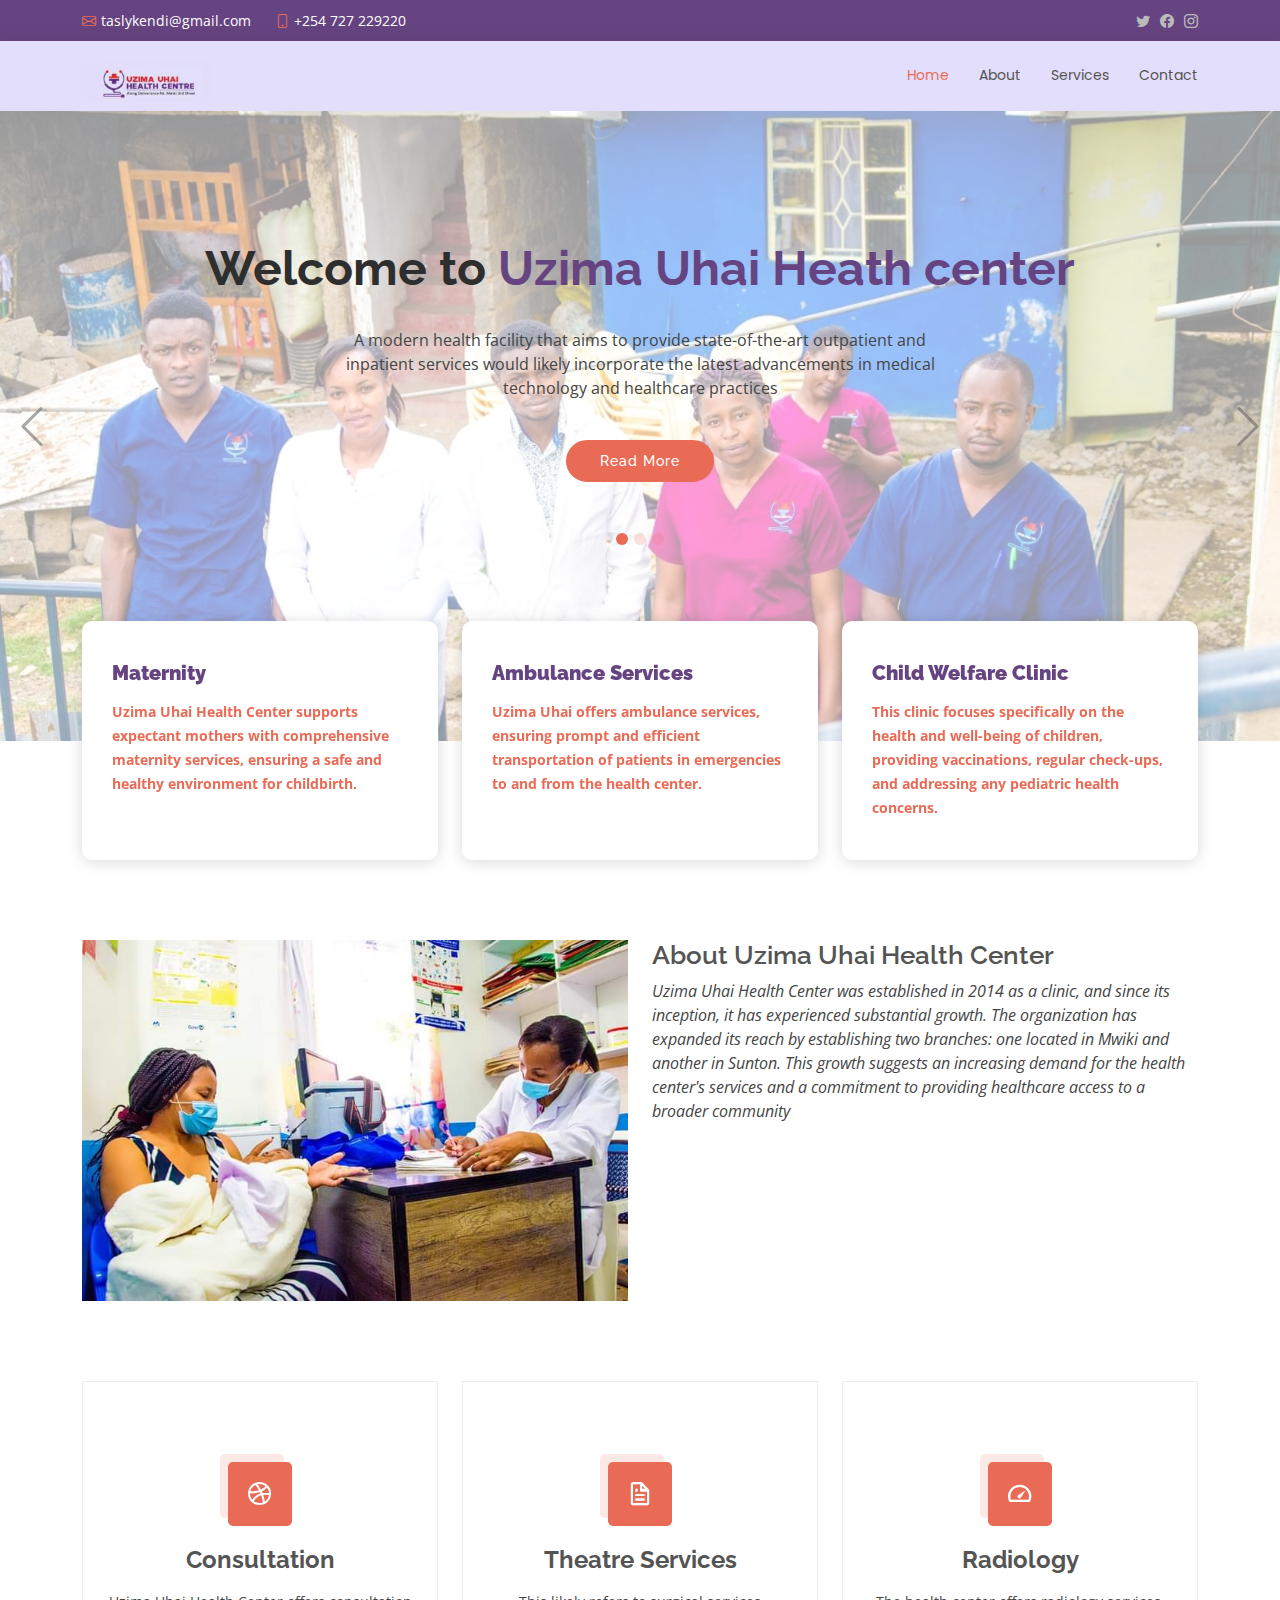
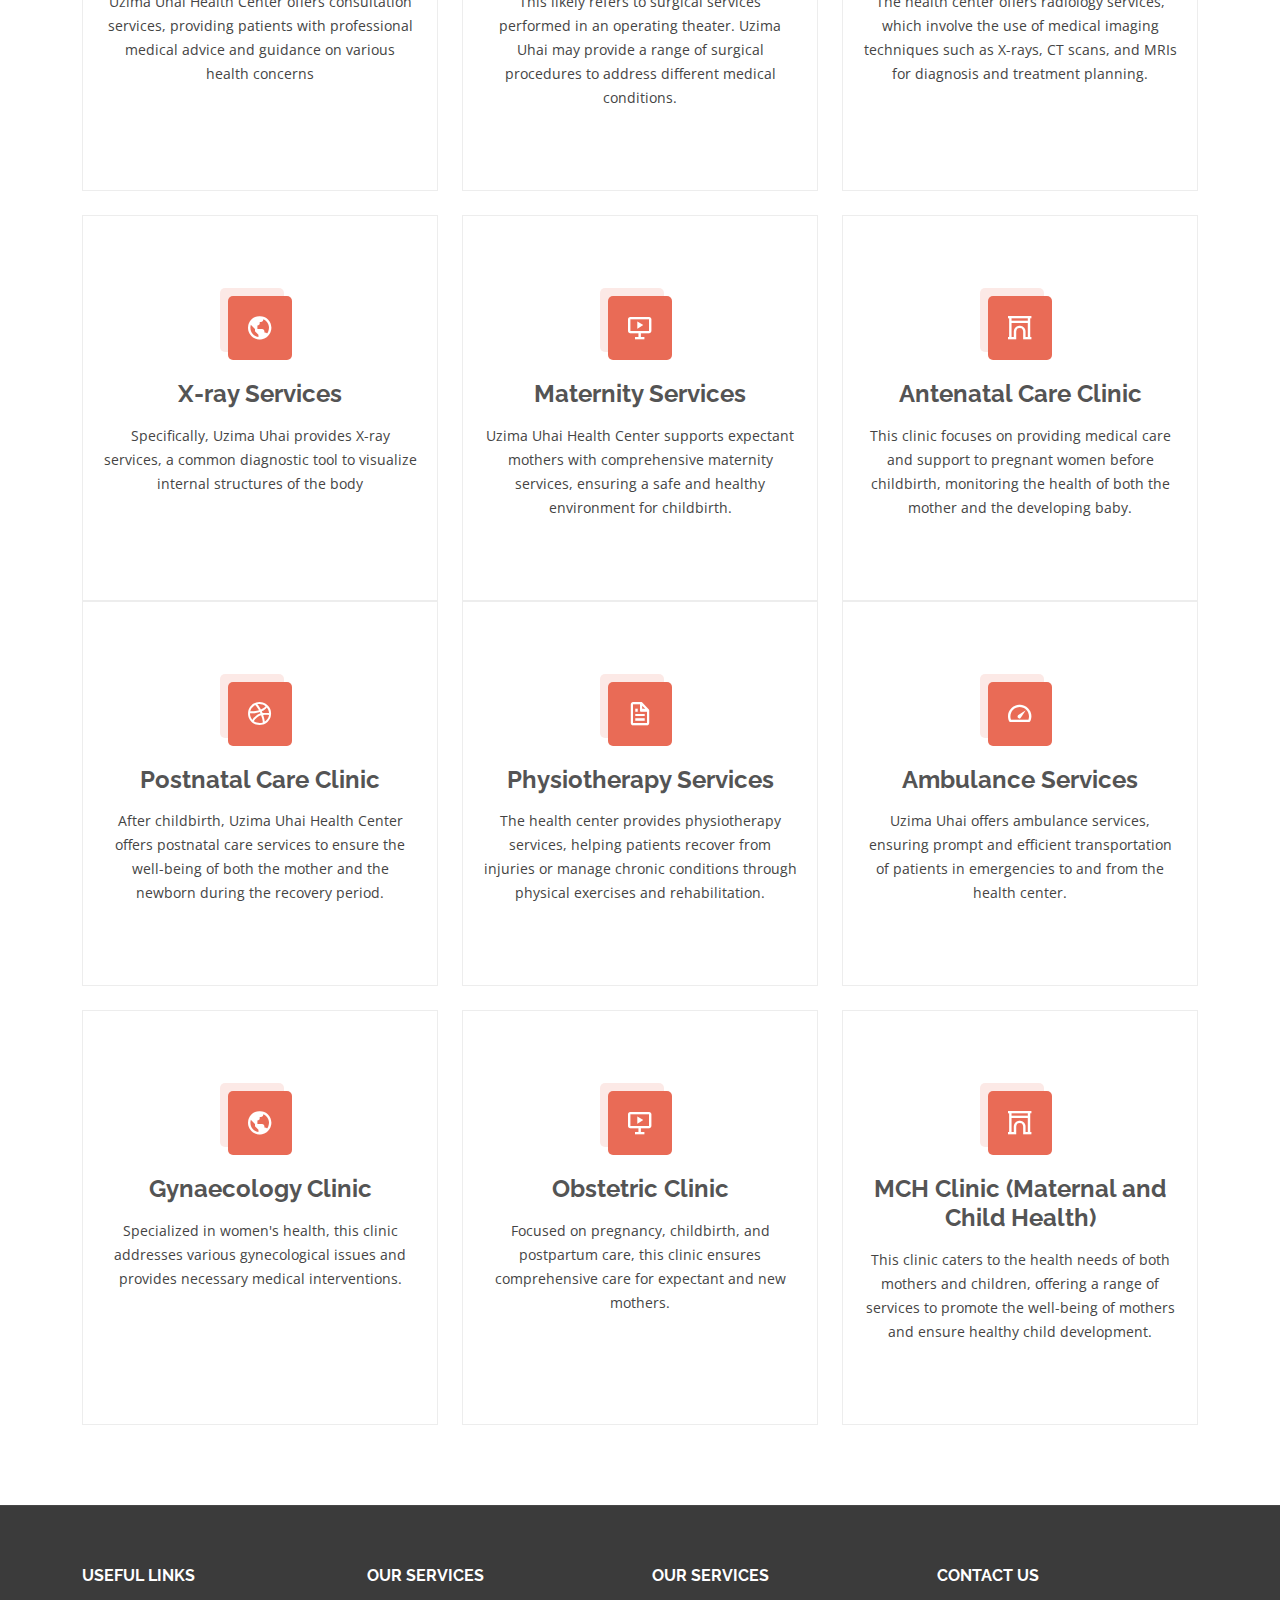
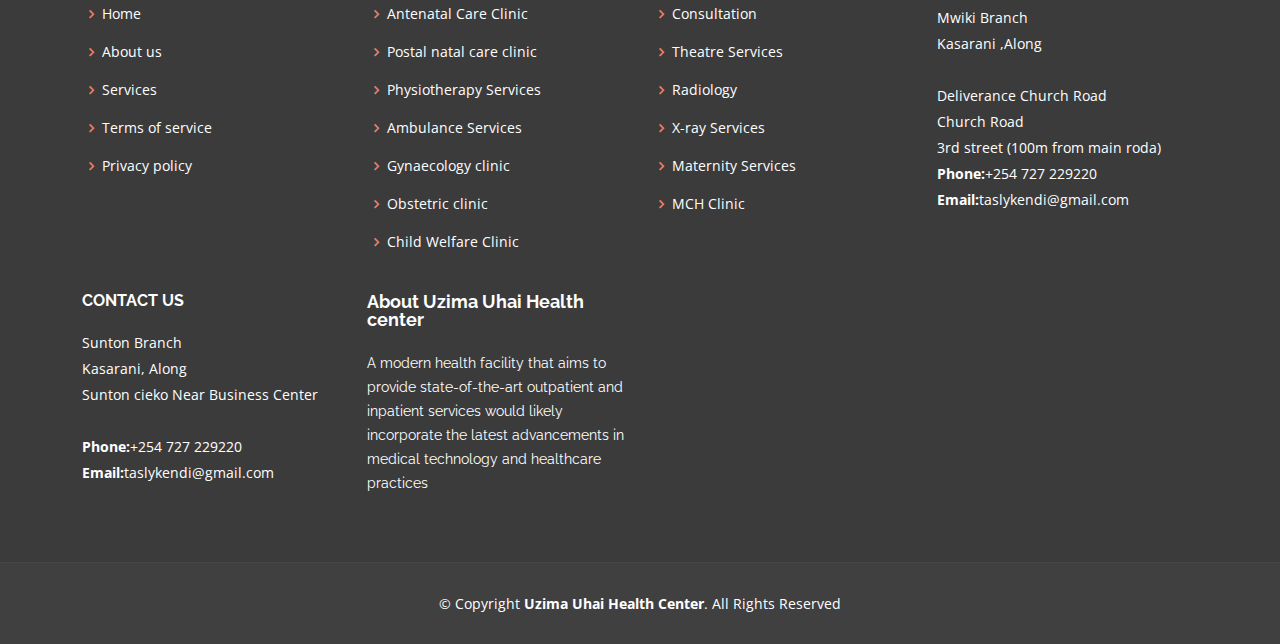
==== commit 10c4c904: "updated" ====
--- a/index.html
+++ b/index.html
@@ -79,7 +79,7 @@
         <div class="carousel-inner" role="listbox">
 
           <!-- Slide 1 -->
-          <div class="carousel-item active" style="background-image: url(assets/img/slide/nurse.jpg)">
+          <div class="carousel-item active" style="background-image: url(assets/img/slide/nurse.jpeg)">
             <div class="carousel-container">
               <div class="carousel-content">
                 <h2 class="animate__animated animate__fadeInDown">Welcome to <span>Uzima Uhai Heath center</span></h2>
@@ -90,7 +90,7 @@
           </div>
 
           <!-- Slide 2 -->
-          <div class="carousel-item" style="background-image: url(assets/img/slide/maternity.jpg)">
+          <div class="carousel-item" style="background-image: url(assets/img/slide/maternity.jpeg)">
             <div class="carousel-container">
               <div class="carousel-content">
                 <h2 class="animate__animated fanimate__adeInDown">Maternity <span>Services</span></h2>
@@ -101,11 +101,11 @@
           </div>
 
           <!-- Slide 3 -->
-          <div class="carousel-item" style="background-image: url(assets/img/slide/radiology.jpg)">
+          <div class="carousel-item" style="background-image: url(assets/img/slide/radiology.jpeg)">
             <div class="carousel-container">
               <div class="carousel-content">
-                <h2 class="animate__animated animate__fadeInDown"> <span>Radiology</span></h2>
-                <p class="animate__animated animate__fadeInUp">The health center offers radiology services, which involve the use of medical imaging techniques such as X-rays, CT scans, and MRIs for diagnosis and treatment planning.</p>
+                <h2 class="animate__animated animate__fadeInDown"> <span>X-ray Services</span></h2>
+                <p class="animate__animated animate__fadeInUp">Specifically, Uzima Uhai provides X-ray services, a common diagnostic tool to visualize internal structures of the body.</p>
                 <a href="" class="btn-get-started animate__animated animate__fadeInUp">Read More</a>
               </div>
             </div>
--- a/assets/css/style.css
+++ b/assets/css/style.css
@@ -676,13 +676,15 @@
 }
 
 .featured .icon-box h3 a {
-  color: #545454;
+  color: #664481;
+  font-weight: bolder;
   transition: 0.3s;
 }
 
 .featured .icon-box p {
-  color: #545454;
+  color: #e96b56;
   line-height: 24px;
+  font-weight: bolder;
   font-size: 14px;
   margin-bottom: 0;
 }
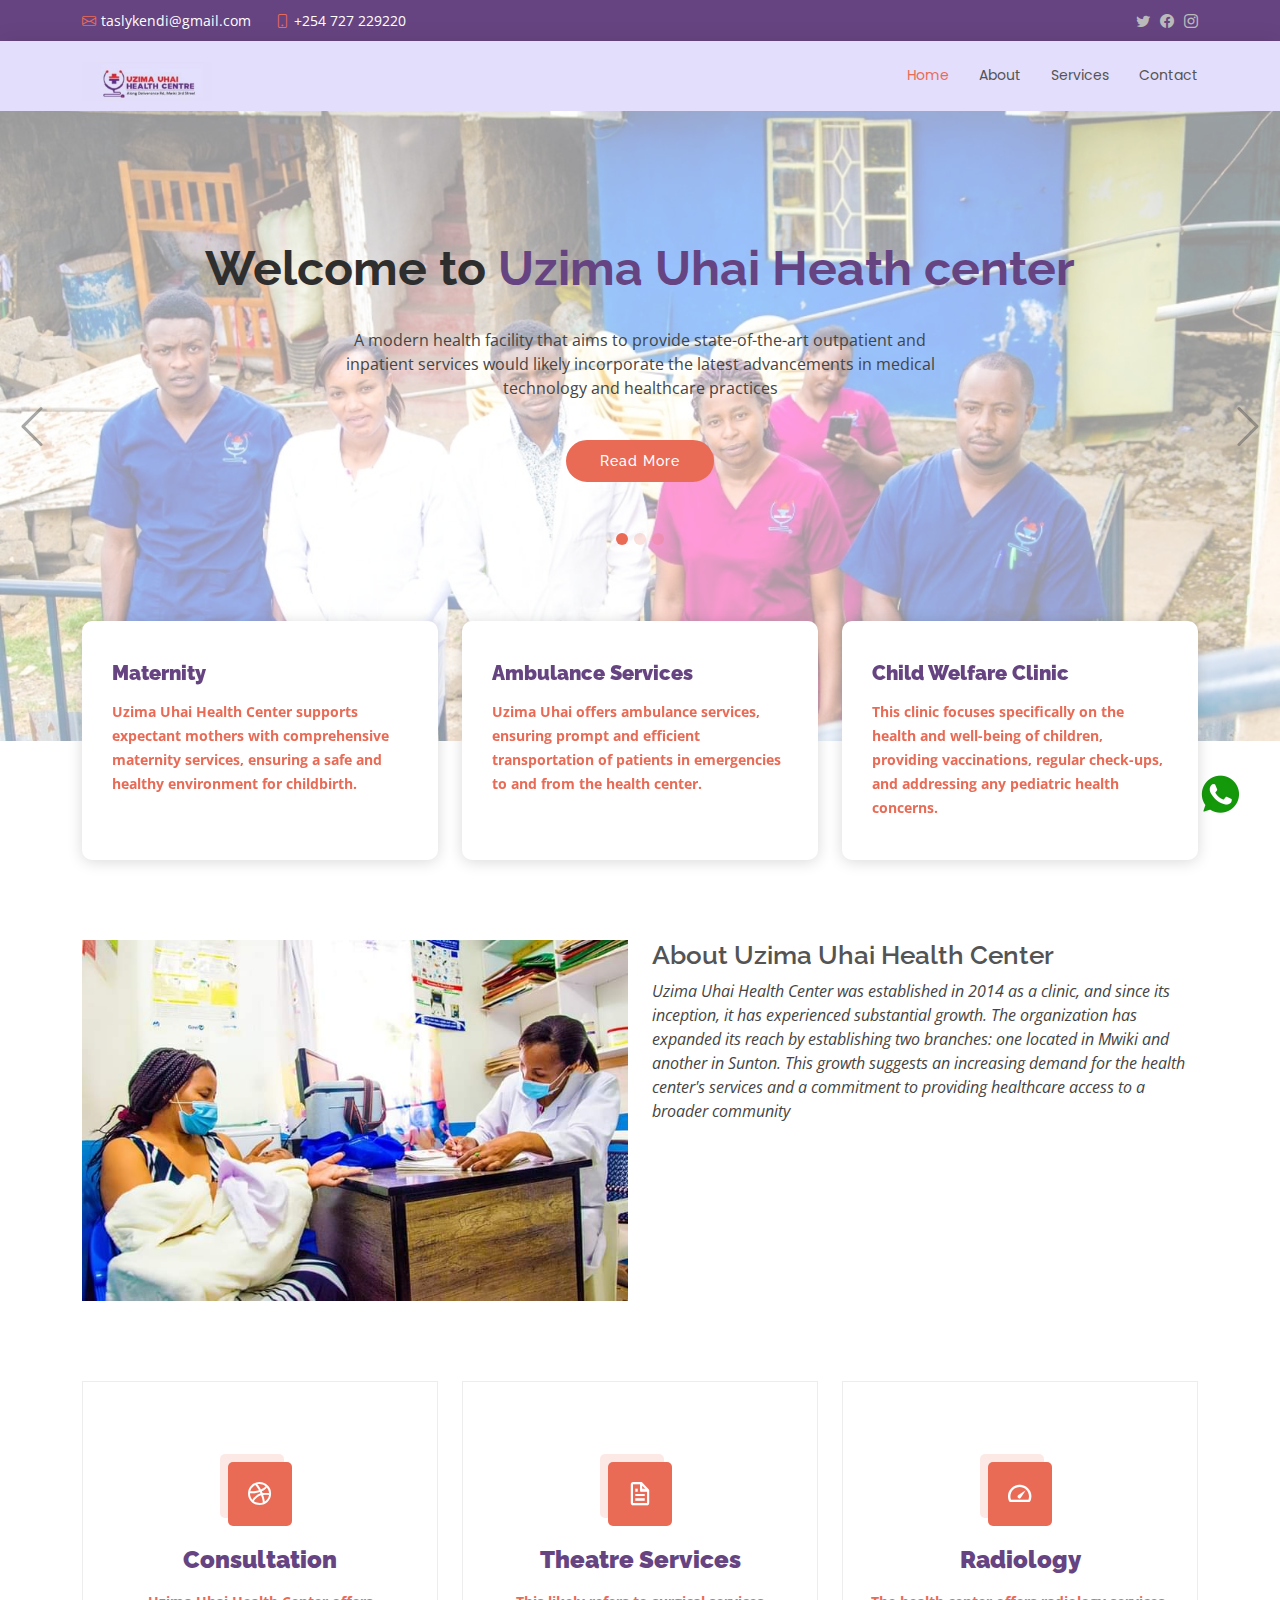
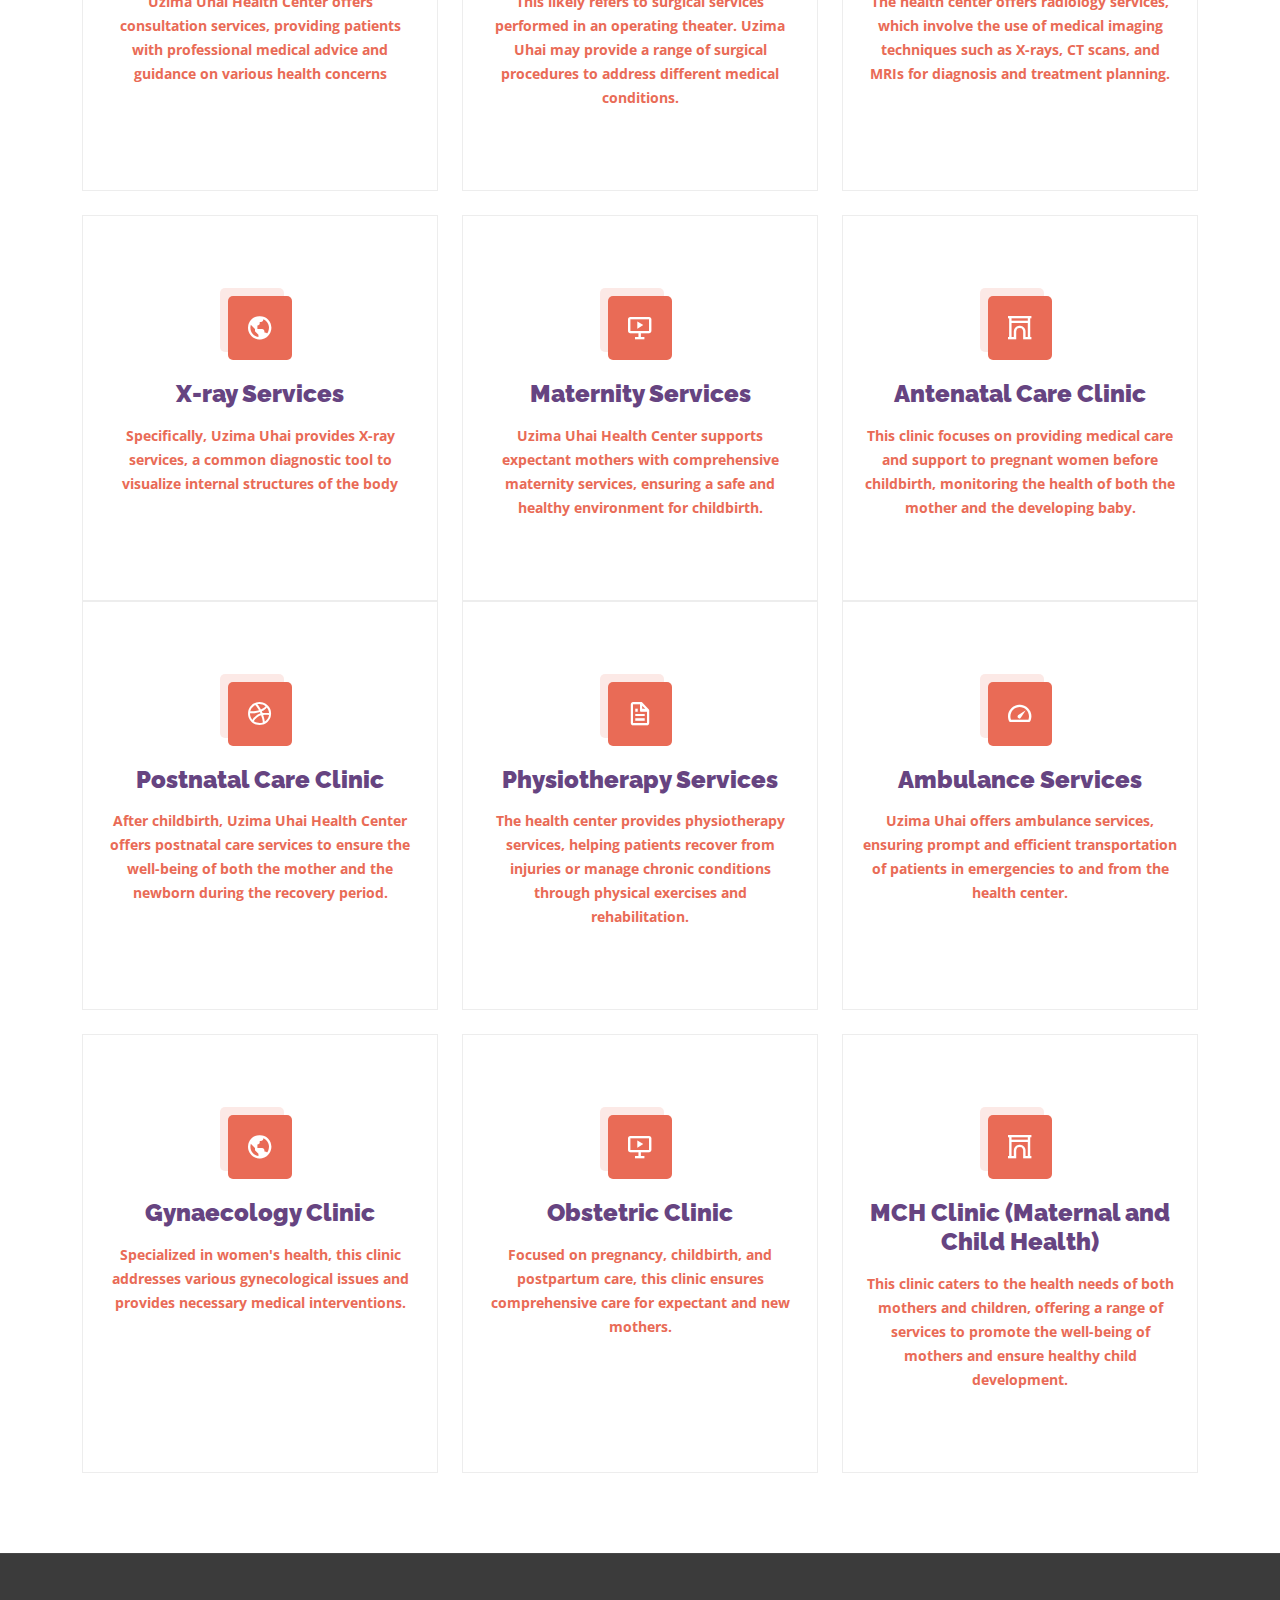
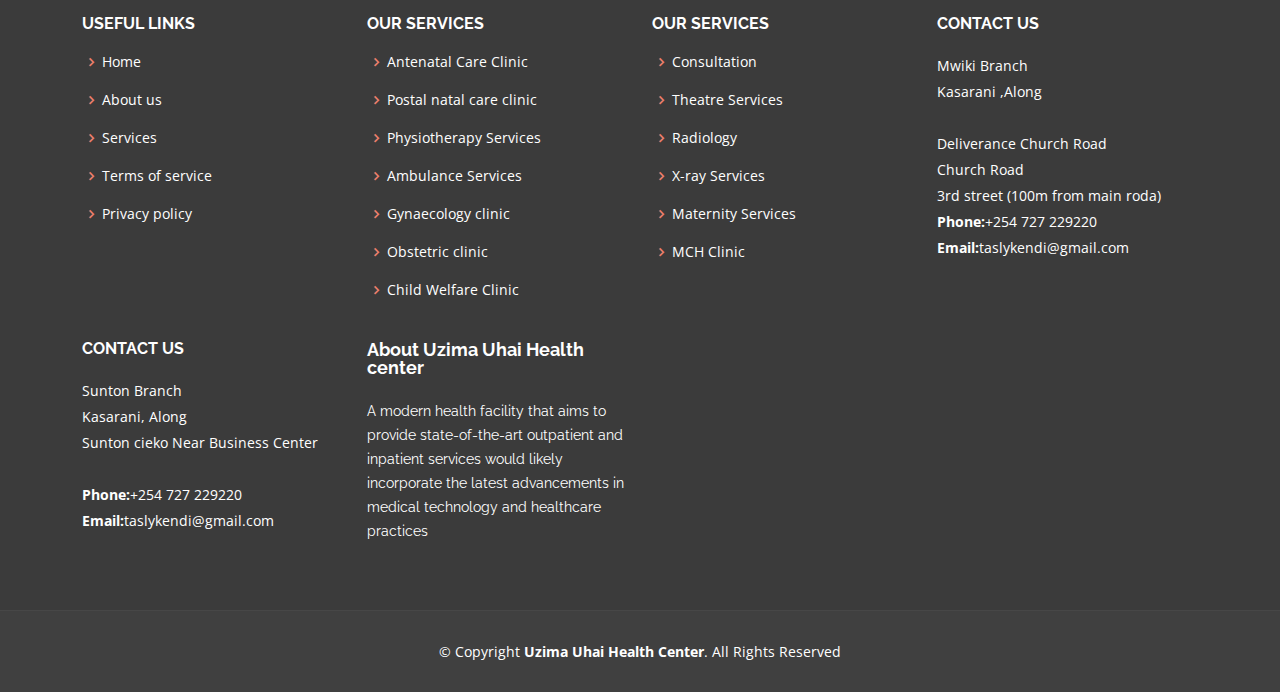
==== commit a2dc7ffa: "updated" ====
--- a/index.html
+++ b/index.html
@@ -371,7 +371,14 @@
 
   </div>
 </footer><!-- End Footer -->
-
+<div id="contact-buttons">
+  <a href="tel:+254727229220" class="contact-button call">
+      <img src="assets/img/call.png" alt="Call Icon">
+  </a>
+  <a href="https://wa.me/0727229220" target="_blank" class="contact-button">
+      <img src="assets/img/whatsapp.png" alt="WhatsApp Icon">
+  </a>
+</div>
 <a href="#" class="back-to-top d-flex align-items-center justify-content-center"><i class="bi bi-arrow-up-short"></i></a>
 
 <!-- Vendor JS Files -->
--- a/assets/css/style.css
+++ b/assets/css/style.css
@@ -780,13 +780,16 @@
 }
 
 .services .icon-box h4 a {
-  color: #545454;
+  color: #664481;
+  font-weight: bolder;
 }
 
 .services .icon-box p {
   line-height: 24px;
   font-size: 14px;
+  font-weight: bolder;
   margin-bottom: 0;
+  color:#e96b56;
 }
 
 .services .icon-box:hover {
@@ -2216,4 +2219,39 @@
   text-align: center;
   font-size: 13px;
   color: #fff;
+}
+#contact-buttons {
+  position: fixed;
+  bottom: 20px;
+  right: 20px;
+  display: flex;
+  flex-direction: column;
+  align-items: flex-end;
+  margin-bottom: 40px;
+}
+
+.contact-button {
+  margin-bottom: 10px;
+  padding: 10px;
+  text-align: center;
+  text-decoration: none;
+  border: none;
+  border-radius: 5px;
+  cursor: pointer;
+  transition: background-color 0.3s;
+}
+
+.contact-button img {
+  width: 50px; /* Set the width of the image */
+  height: 50px; /* Set the height of the image */
+  margin-right: 5px; /* Add some spacing between image and text */
+}
+
+
+.contact-button:hover {
+  background-color: #128C7E; /* Darker green on hover for WhatsApp */
+}
+
+.contact-button.call:hover {
+  background-color: #1769AA; /* Darker blue on hover for Call */
 }